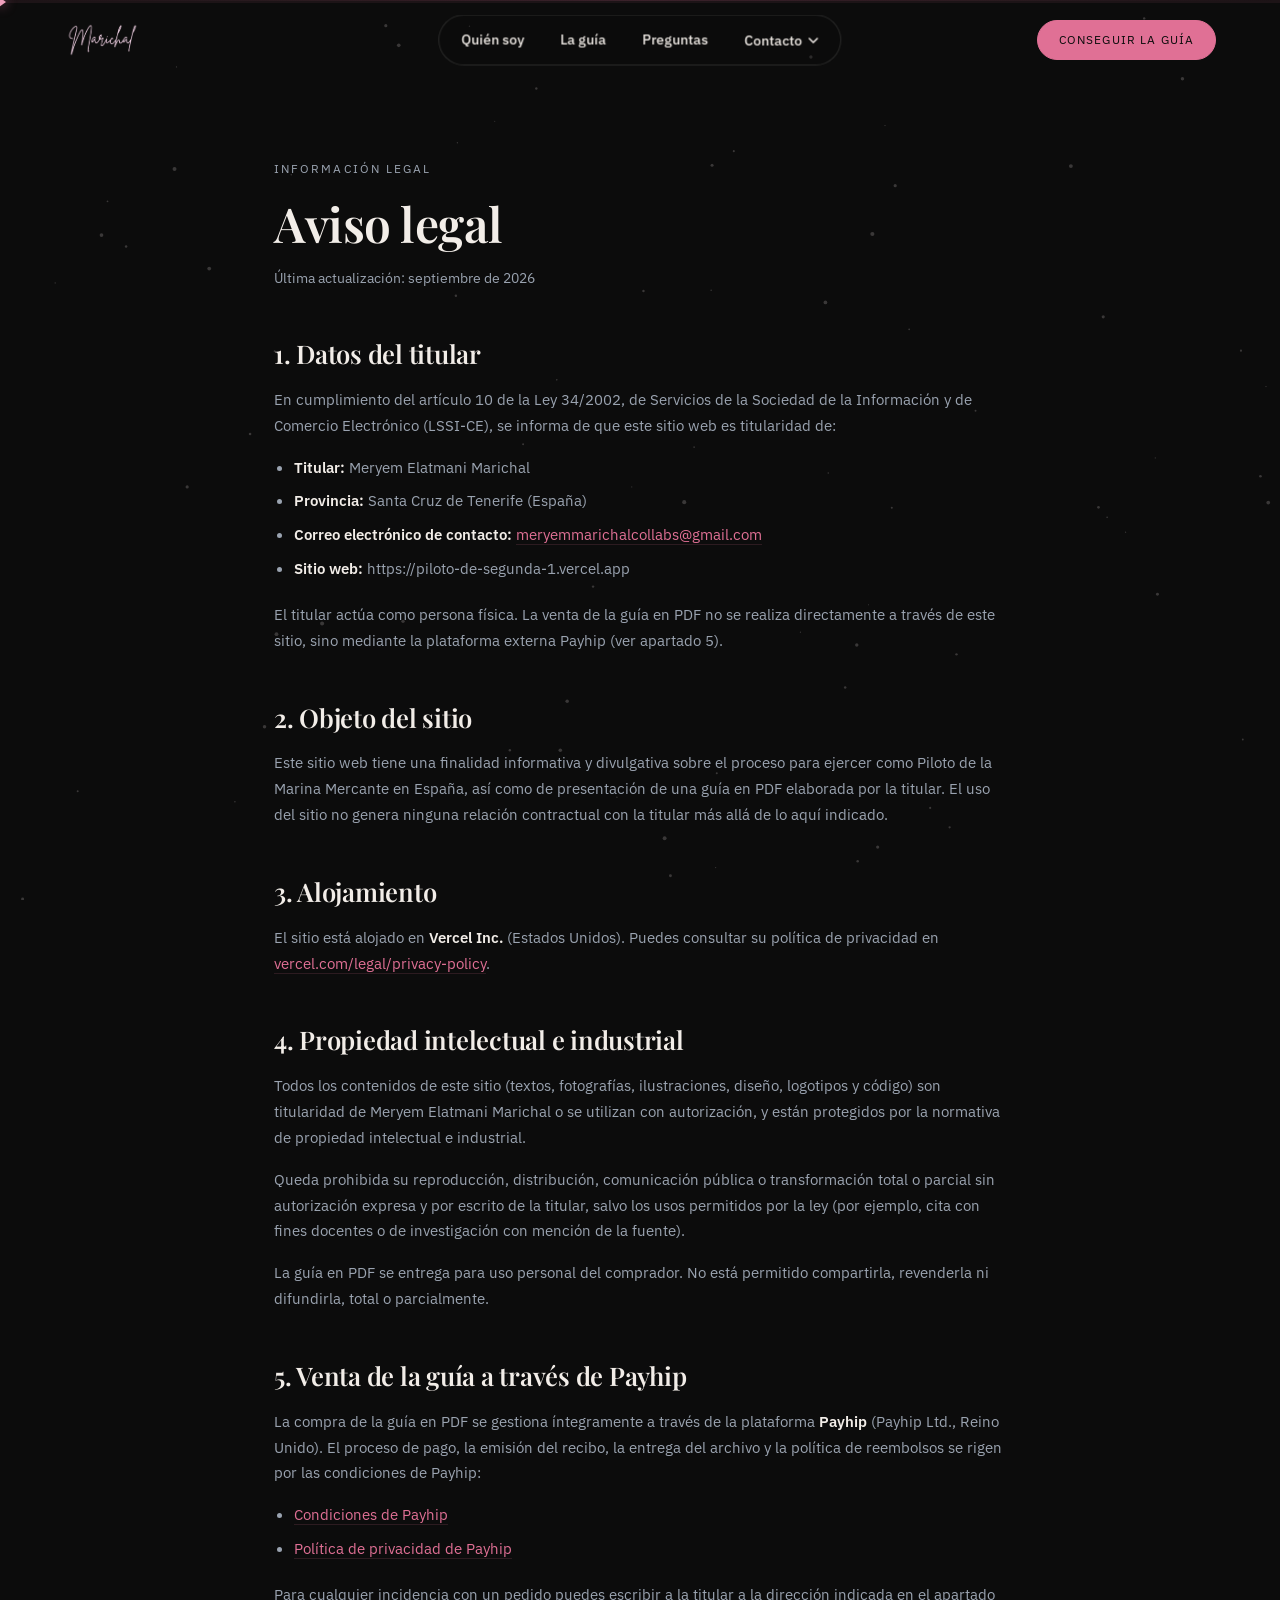
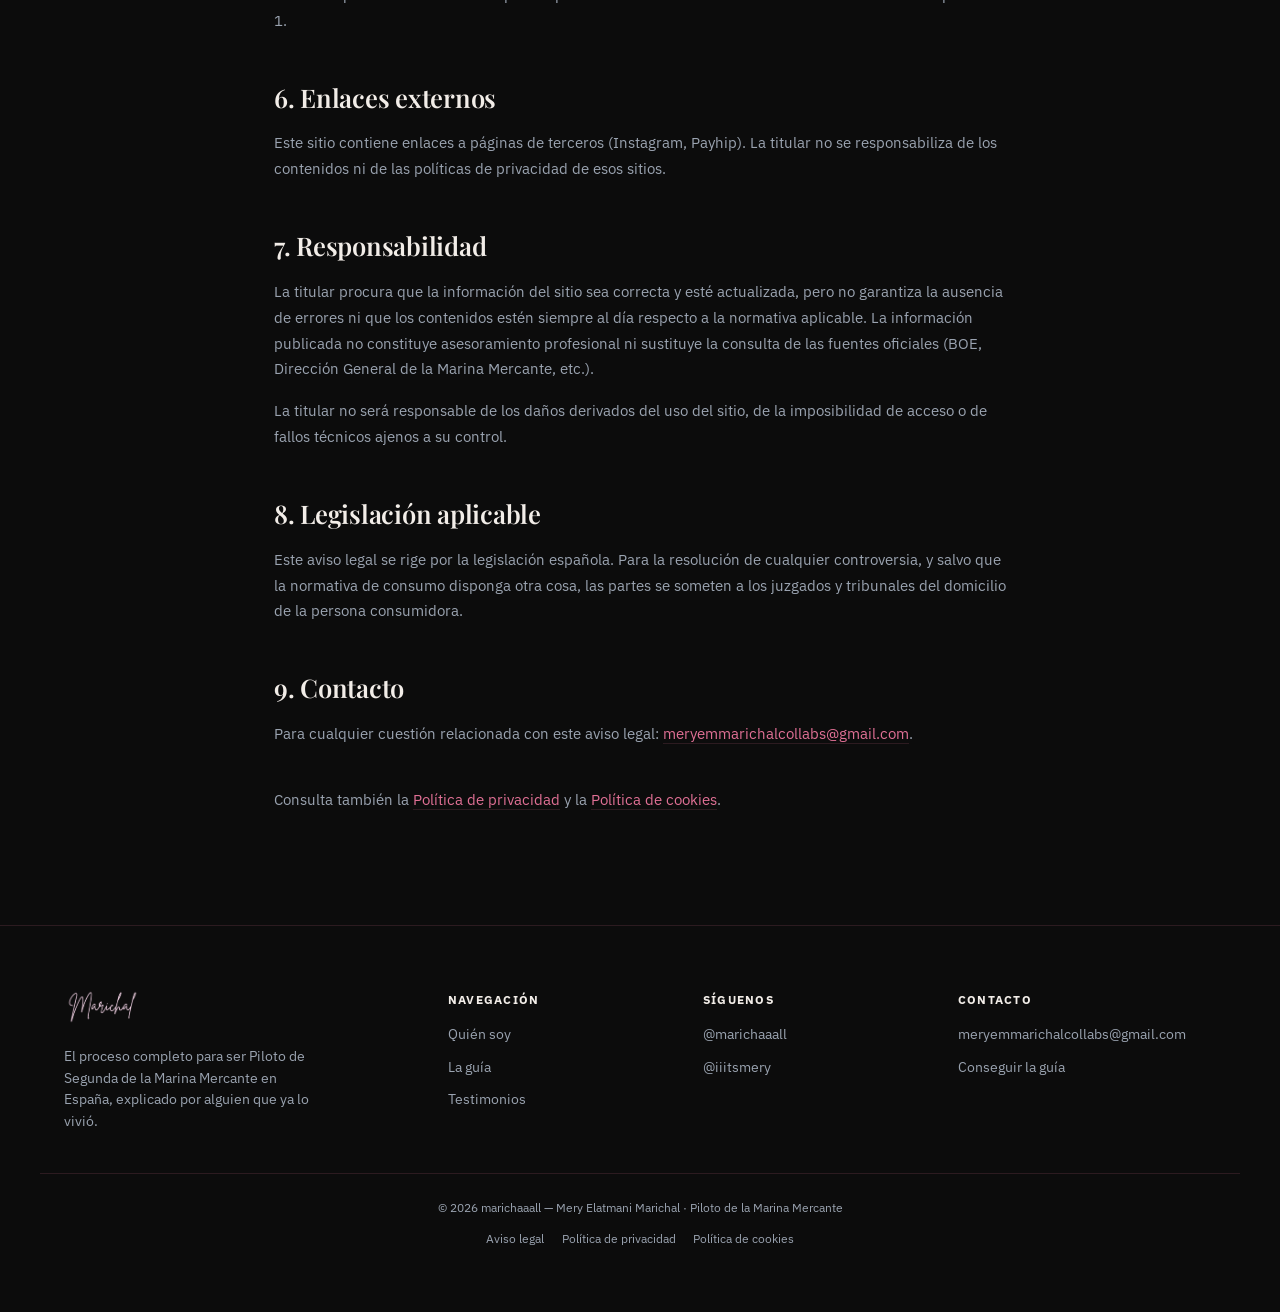
==== aviso-legal.html @ 5b23fd74 "Añade páginas legales, base del banner de cookies y SEO - Aviso legal, política de privacidad y polí" ====
<!DOCTYPE html>
<!-- Texto legal de base. Revísalo y ajústalo a tu situación real antes de publicarlo. -->
<html lang="es">
<head>
<meta charset="UTF-8">
<meta name="viewport" content="width=device-width, initial-scale=1.0">
<title>Aviso legal | marichaaall</title>
<meta name="description" content="Aviso legal e información del titular del sitio web marichaaall.">
<meta name="robots" content="noindex, follow">

<link rel="preconnect" href="https://fonts.googleapis.com">
<link rel="preconnect" href="https://fonts.gstatic.com" crossorigin>
<link href="https://fonts.googleapis.com/css2?family=IBM+Plex+Sans:ital,wght@0,400;0,500;0,600;0,700;1,500&family=Playfair+Display:ital,wght@0,500;0,600;0,700&display=swap" rel="stylesheet">
<link rel="stylesheet" href="style.css">
</head>
<body>

<canvas class="site-constellation" id="siteConstellation" aria-hidden="true"></canvas>

<nav>
  <div class="wrap">
    <a href="index.html" class="logo"><img src="marichal-logo.png" alt="Marichal" class="nav-logo-img"></a>
    <div class="nav-links">
      <a href="quien-soy.html" class="nav-link">Quién soy</a>
      <a href="la-guia.html" class="nav-link">La guía</a>
      <a href="index.html#preguntas" class="nav-link">Preguntas</a>
      <div class="nav-dropdown">
        <button class="nav-link nav-dropdown-btn">
          Contacto
          <svg class="dropdown-chevron" width="10" height="6" viewBox="0 0 10 6" fill="none" xmlns="http://www.w3.org/2000/svg">
            <path d="M1 1L5 5L9 1" stroke="currentColor" stroke-width="1.5" stroke-linecap="round" stroke-linejoin="round"/>
          </svg>
        </button>
        <div class="nav-dropdown-menu">
          <a href="https://instagram.com/iiitsmery" target="_blank" class="nav-dropdown-item">
            <span class="dropdown-icon">
              <svg width="18" height="18" viewBox="0 0 24 24" fill="none" xmlns="http://www.w3.org/2000/svg">
                <rect x="2" y="2" width="20" height="20" rx="6" stroke="currentColor" stroke-width="1.6"/>
                <circle cx="12" cy="12" r="4.2" stroke="currentColor" stroke-width="1.6"/>
                <circle cx="17.3" cy="6.7" r="1.1" fill="currentColor"/>
              </svg>
            </span>
            <span class="dropdown-text">
              <span class="dropdown-handle">@iiitsmery</span>
              <span class="dropdown-sub">Instagram</span>
            </span>
          </a>
          <a href="https://instagram.com/marichaaall" target="_blank" class="nav-dropdown-item">
            <span class="dropdown-icon">
              <svg width="18" height="18" viewBox="0 0 24 24" fill="none" xmlns="http://www.w3.org/2000/svg">
                <rect x="2" y="2" width="20" height="20" rx="6" stroke="currentColor" stroke-width="1.6"/>
                <circle cx="12" cy="12" r="4.2" stroke="currentColor" stroke-width="1.6"/>
                <circle cx="17.3" cy="6.7" r="1.1" fill="currentColor"/>
              </svg>
            </span>
            <span class="dropdown-text">
              <span class="dropdown-handle">@marichaaall</span>
              <span class="dropdown-sub">Instagram</span>
            </span>
          </a>
        </div>
      </div>
    </div>
    <a href="https://payhip.com/b/OFoZs" class="nav-cta">Conseguir la guía</a>
  </div>
</nav>

<main class="legal-page">
  <div class="eyebrow">
    <span class="eyebrow-line"></span>
    <span class="mono-label">Información legal</span>
  </div>
  <h1>Aviso legal</h1>
  <p class="legal-updated">Última actualización: septiembre de 2026</p>

  <h2>1. Datos del titular</h2>
  <p>En cumplimiento del artículo 10 de la Ley 34/2002, de Servicios de la Sociedad de la
  Información y de Comercio Electrónico (LSSI-CE), se informa de que este sitio web es
  titularidad de:</p>
  <ul>
    <li><strong>Titular:</strong> Meryem Elatmani Marichal</li>
    <li><strong>Provincia:</strong> Santa Cruz de Tenerife (España)</li>
    <li><strong>Correo electrónico de contacto:</strong>
      <a href="mailto:meryemmarichalcollabs@gmail.com">meryemmarichalcollabs@gmail.com</a></li>
    <li><strong>Sitio web:</strong> https://piloto-de-segunda-1.vercel.app</li>
  </ul>
  <p>El titular actúa como persona física. La venta de la guía en PDF no se realiza
  directamente a través de este sitio, sino mediante la plataforma externa Payhip
  (ver apartado 5).</p>

  <h2>2. Objeto del sitio</h2>
  <p>Este sitio web tiene una finalidad informativa y divulgativa sobre el proceso para
  ejercer como Piloto de la Marina Mercante en España, así como de presentación de una
  guía en PDF elaborada por la titular. El uso del sitio no genera ninguna relación
  contractual con la titular más allá de lo aquí indicado.</p>

  <h2>3. Alojamiento</h2>
  <p>El sitio está alojado en <strong>Vercel Inc.</strong> (Estados Unidos). Puedes consultar
  su política de privacidad en
  <a href="https://vercel.com/legal/privacy-policy" target="_blank" rel="noopener">vercel.com/legal/privacy-policy</a>.</p>

  <h2>4. Propiedad intelectual e industrial</h2>
  <p>Todos los contenidos de este sitio (textos, fotografías, ilustraciones, diseño,
  logotipos y código) son titularidad de Meryem Elatmani Marichal o se utilizan con
  autorización, y están protegidos por la normativa de propiedad intelectual e industrial.</p>
  <p>Queda prohibida su reproducción, distribución, comunicación pública o transformación
  total o parcial sin autorización expresa y por escrito de la titular, salvo los usos
  permitidos por la ley (por ejemplo, cita con fines docentes o de investigación con
  mención de la fuente).</p>
  <p>La guía en PDF se entrega para uso personal del comprador. No está permitido
  compartirla, revenderla ni difundirla, total o parcialmente.</p>

  <h2>5. Venta de la guía a través de Payhip</h2>
  <p>La compra de la guía en PDF se gestiona íntegramente a través de la plataforma
  <strong>Payhip</strong> (Payhip Ltd., Reino Unido). El proceso de pago, la emisión del
  recibo, la entrega del archivo y la política de reembolsos se rigen por las condiciones
  de Payhip:</p>
  <ul>
    <li><a href="https://payhip.com/terms" target="_blank" rel="noopener">Condiciones de Payhip</a></li>
    <li><a href="https://payhip.com/privacy" target="_blank" rel="noopener">Política de privacidad de Payhip</a></li>
  </ul>
  <p>Para cualquier incidencia con un pedido puedes escribir a la titular a la dirección
  indicada en el apartado 1.</p>

  <h2>6. Enlaces externos</h2>
  <p>Este sitio contiene enlaces a páginas de terceros (Instagram, Payhip). La titular no
  se responsabiliza de los contenidos ni de las políticas de privacidad de esos sitios.</p>

  <h2>7. Responsabilidad</h2>
  <p>La titular procura que la información del sitio sea correcta y esté actualizada, pero
  no garantiza la ausencia de errores ni que los contenidos estén siempre al día respecto
  a la normativa aplicable. La información publicada no constituye asesoramiento
  profesional ni sustituye la consulta de las fuentes oficiales (BOE, Dirección General de
  la Marina Mercante, etc.).</p>
  <p>La titular no será responsable de los daños derivados del uso del sitio, de la
  imposibilidad de acceso o de fallos técnicos ajenos a su control.</p>

  <h2>8. Legislación aplicable</h2>
  <p>Este aviso legal se rige por la legislación española. Para la resolución de cualquier
  controversia, y salvo que la normativa de consumo disponga otra cosa, las partes se
  someten a los juzgados y tribunales del domicilio de la persona consumidora.</p>

  <h2>9. Contacto</h2>
  <p>Para cualquier cuestión relacionada con este aviso legal:
  <a href="mailto:meryemmarichalcollabs@gmail.com">meryemmarichalcollabs@gmail.com</a>.</p>

  <p style="margin-top:2.5rem;">
    Consulta también la <a href="politica-privacidad.html">Política de privacidad</a> y la
    <a href="politica-cookies.html">Política de cookies</a>.
  </p>
</main>

<footer class="site-footer">
  <div class="top-line"></div>
  <div class="wrap footer-grid">
    <div class="footer-brand">
      <a href="index.html" class="logo"><img src="marichal-logo.png" alt="Marichal" class="nav-logo-img"></a>
      <p>El proceso completo para ser Piloto de Segunda de la Marina Mercante en España, explicado por alguien que ya lo vivió.</p>
    </div>
    <div class="footer-col">
      <h4>Navegación</h4>
      <a href="quien-soy.html">Quién soy</a>
      <a href="index.html#guia">La guía</a>
      <a href="index.html#testimonios">Testimonios</a>
    </div>
    <div class="footer-col">
      <h4>Síguenos</h4>
      <a href="https://instagram.com/marichaaall" target="_blank">@marichaaall</a>
      <a href="https://instagram.com/iiitsmery" target="_blank">@iiitsmery</a>
    </div>
    <div class="footer-col footer-contact">
      <h4>Contacto</h4>
      <a href="mailto:meryemmarichalcollabs@gmail.com">meryemmarichalcollabs@gmail.com</a>
      <a href="https://payhip.com/b/OFoZs" target="_blank">Conseguir la guía</a>
    </div>
  </div>
  <div class="wrap footer-bottom">
    <p>© 2026 marichaaall — Mery Elatmani Marichal · Piloto de la Marina Mercante</p>
    <p class="footer-legal">
      <a href="aviso-legal.html">Aviso legal</a>
      <a href="politica-privacidad.html">Política de privacidad</a>
      <a href="politica-cookies.html">Política de cookies</a>
      <button type="button" class="footer-legal-btn" onclick="openCookieSettings()">Configurar cookies</button>
    </p>
  </div>
</footer>

<script>
  document.querySelectorAll('.nav-dropdown-btn').forEach(btn => {
    btn.addEventListener('click', (e) => {
      e.stopPropagation();
      btn.closest('.nav-dropdown').classList.toggle('open');
    });
  });
  document.addEventListener('click', () => {
    document.querySelectorAll('.nav-dropdown.open').forEach(el => el.classList.remove('open'));
  });
</script>

<script src="animations.js"></script>
<script src="cookie-consent.js"></script>

</body>
</html>
---- style.css ----
:root {
    --deep: #0c0c0c;
    --deep-2: #131313;
    --secondary: #1a1a1a;
    --blush: #e07095;
    --blush-glow: #f0a0bc;
    --foreground: #f2ede8;
    --mist: #9aa3b0;
    --border-blush: rgba(224, 112, 149, 0.15);
  }

  * { margin: 0; padding: 0; box-sizing: border-box; }

  html { scroll-behavior: smooth; }

  /* ---------- TRANSICIONES DE PÁGINA (fundido entre index/quien-soy/la-guia/contacto) ---------- */
  @view-transition {
    navigation: auto;
  }
  ::view-transition-old(root),
  ::view-transition-new(root) {
    animation-duration: 0.5s;
    animation-timing-function: cubic-bezier(0.16, 1, 0.3, 1);
  }
  @media (prefers-reduced-motion: reduce) {
    @view-transition { navigation: none; }
  }

  body {
    background: var(--deep);
    color: var(--foreground);
    font-family: 'IBM Plex Sans', sans-serif;
    line-height: 1.5;
    overflow-x: hidden;
  }
  body.page-quien-soy { background: #000000; }

  /* ---------- CONSTELACIÓN DE FONDO (toda la página, casi invisible,
     se ilumina cerca del cursor) ---------- */
  .site-constellation {
    pointer-events: none;
    position: fixed;
    inset: 0;
    z-index: -1;
    width: 100%;
    height: 100%;
    opacity: 0.7;
  }
  @media (prefers-reduced-motion: reduce) {
    .site-constellation { display: none; }
  }

  h1, h2, h3 {
    font-family: 'Playfair Display', serif;
    font-weight: 600;
    letter-spacing: -0.01em;
  }

  .mono-label {
    font-family: 'IBM Plex Sans', sans-serif;
    font-size: 0.72rem;
    text-transform: uppercase;
    letter-spacing: 0.18em;
    color: var(--mist);
  }

  .wrap {
    max-width: 1200px;
    margin: 0 auto;
    padding: 0 1.5rem;
  }

  /* ---------- NAVBAR (pÃƒÂ­ldora flotante) ---------- */
  nav {
    position: fixed;
    top: 1.25rem; left: 0; right: 0;
    z-index: 100;
    display: flex;
    justify-content: center;
    padding: 0 1.5rem;
    transition: transform 0.35s cubic-bezier(0.22, 1, 0.36, 1), opacity 0.35s ease;
  }
  nav.nav-hidden {
    transform: translateY(-140%);
    opacity: 0;
  }
  nav .wrap {
    position: relative;
    display: flex;
    justify-content: space-between;
    align-items: center;
    max-width: 1200px;
    width: 100%;
}
  .logo {
    display: inline-flex;
    align-items: center;
    text-decoration: none;
}
.nav-logo-img {
    height: 34px;
    width: auto;
    display: block;
}
  .logo span { color: var(--blush); }
  .nav-cta {
    font-family: 'IBM Plex Sans', sans-serif;
    font-size: 0.72rem;
    text-transform: uppercase;
    letter-spacing: 0.1em;
    color: var(--deep);
    background: var(--blush);
    border: 1px solid var(--blush);
    border-radius: 999px;
    padding: 0.65rem 1.3rem;
    text-decoration: none;
    transition: all 0.3s ease;
    white-space: nowrap;
    display: inline-flex;
    align-items: center;
}
  .nav-cta:hover {
    background: transparent;
    color: var(--blush);
    letter-spacing: 0.14em;
  }
  .nav-links {
  position: absolute;
  left: 50%;
  top: 50%;
  transform: translate(-50%, -50%);
  display: flex;
  align-items: center;
  gap: 0.25rem;
  background: rgba(12, 12, 12, 0.3);
  backdrop-filter: blur(24px);
  -webkit-backdrop-filter: blur(24px);
  border: 1px solid rgba(242, 237, 232, 0.14);
  border-radius: 999px;
  padding: 0.375rem;
}
.nav-link {
  font-family: 'IBM Plex Sans', sans-serif;
  font-size: 0.875rem;
  font-weight: 500;
  color: var(--foreground);
  text-decoration: none;
  transition: all 0.2s ease;
  white-space: nowrap;
  padding: 0.5rem 1rem;
  border-radius: 999px;
  display: inline-flex;
  align-items: center;
}
.nav-link:hover {
  background: rgba(242, 237, 232, 0.08);
  color: var(--foreground);
}

  /* ---------- HERO ---------- */
  .hero {
    position: relative;
    min-height: 100vh;
    display: flex;
    align-items: center;
    overflow: hidden;
    background:
      radial-gradient(ellipse 80% 60% at 20% 20%, rgba(224,112,149,0.10), transparent),
      linear-gradient(180deg, var(--deep) 0%, var(--deep-2) 100%);
  }
  .hero-video {
    position: absolute;
    inset: 0;
    width: 100%;
    height: 100%;
    object-fit: cover;
    z-index: 0;
  }
  .hero-overlay {
    position: absolute;
    inset: 0;
    background: linear-gradient(180deg, rgba(12,12,12,0.55) 0%, rgba(12,12,12,0.75) 100%);
    z-index: 1;
  }
  .hero-grid {
    position: absolute;
    inset: 0;
    opacity: 0.04;
    background-image:
      linear-gradient(to right, var(--blush) 1px, transparent 1px),
      linear-gradient(to bottom, var(--blush) 1px, transparent 1px);
    background-size: 90px 90px;
    pointer-events: none;
    z-index: 1;
  }
  .hero-content {
    position: relative;
    z-index: 2;
    max-width: 720px;
    padding-top: 5rem;
    opacity: 0;
    animation: rise 1s ease forwards 0.15s;
  }
  .hero-logo-wrap {
  position: relative;
  z-index: 2;
  display: flex;
  align-items: center;
  justify-content: center;
  width: 100%;
}
.hero-logo {
  width: min(420px, 55vw);
  height: auto;
  filter: drop-shadow(0 4px 24px rgba(0,0,0,0.45));
}
  @keyframes rise {
    from { opacity: 0; transform: translateY(24px); }
    to { opacity: 1; transform: translateY(0); }
  }
  .eyebrow {
    display: flex;
    align-items: center;
    gap: 0.75rem;
    margin-bottom: 1.5rem;
  }
  .eyebrow-line { display: none; }
  .hero h1 {
    font-size: clamp(2.4rem, 5.5vw, 4.2rem);
    font-weight: 600;
    line-height: 1.08;
    color: var(--foreground);
  }
  .hero h1 em {
    font-style: italic;
    color: var(--blush);
    text-shadow: 0 0 40px rgba(224,112,149,0.35);
  }
  .hero p.lead {
    margin-top: 1.75rem;
    font-size: 1.15rem;
    color: var(--mist);
    max-width: 540px;
    line-height: 1.65;
  }
  .hero-actions {
    margin-top: 2.5rem;
    display: flex;
    flex-wrap: wrap;
    align-items: center;
    gap: 1.5rem;
  }
  .btn-bracket {
    position: relative;
    display: inline-block;
    font-family: 'IBM Plex Sans', sans-serif;
    font-size: 0.8rem;
    text-transform: uppercase;
    letter-spacing: 0.1em;
    color: var(--deep);
    background: var(--blush);
    padding: 1rem 2rem;
    text-decoration: none;
    transition: all 0.3s ease;
    border: 1px solid var(--blush);
  }
  .btn-bracket:hover {
    background: transparent;
    color: var(--blush);
    letter-spacing: 0.14em;
  }
  .link-ghost {
    font-family: 'IBM Plex Sans', sans-serif;
    font-size: 0.75rem;
    text-transform: uppercase;
    letter-spacing: 0.12em;
    color: var(--mist);
    text-decoration: none;
    display: flex;
    align-items: center;
    gap: 0.5rem;
    transition: color 0.3s ease;
  }
  .link-ghost:hover { color: var(--blush); }

  .hero-stats {
    margin-top: 4rem;
    display: flex;
    gap: 2rem;
    flex-wrap: wrap;
  }
  .stat { text-align: left; }
  .stat b {
    display: block;
    font-family: 'IBM Plex Sans', sans-serif;
    font-size: 1.7rem;
    font-weight: 600;
    color: var(--blush);
  }
  .stat span { display: block; margin-top: 0.3rem; }
  .stat-divider { width: 1px; background: var(--border-blush); }

  /* ---------- SECTION GENERIC ---------- */
  section { position: relative; padding: 6rem 0; }
  .section-alt { background: var(--secondary); }
  .top-line {
    position: absolute; top: 0; left: 0; right: 0;
    height: 1px;
    background: linear-gradient(to right, transparent, var(--border-blush), transparent);
    transform: scaleX(0);
    transition: transform 1.4s cubic-bezier(0.16, 1, 0.3, 1);
  }
  .top-line.is-visible { transform: scaleX(1); }
  @media (prefers-reduced-motion: reduce) {
    .top-line { transform: scaleX(1); transition: none; }
  }
  .section-head { max-width: 620px; }
  .section-head h2 {
    margin-top: 1rem;
    font-size: clamp(1.9rem, 3.6vw, 2.9rem);
    font-weight: 600;
    color: var(--foreground);
    line-height: 1.15;
  }
  .section-head p {
    margin-top: 1.25rem;
    color: var(--mist);
    font-size: 1.05rem;
    line-height: 1.65;
  }

  /* ---------- PAIN GRID ---------- */
  .pain-grid {
    margin-top: 3.5rem;
    display: grid;
    grid-template-columns: repeat(auto-fit, minmax(230px, 1fr));
    gap: 1px;
    background: var(--border-blush);
  }
  .pain-card {
    background: var(--deep);
    padding: 2rem;
    transition: background 0.3s ease;
  }
  .pain-card:hover { background: var(--secondary); }
  .pain-card .num { font-family: 'IBM Plex Sans', sans-serif; font-size: 0.72rem; color: var(--mist); }
  .pain-icon {
    width: 30px; height: 30px;
    margin-top: 1rem;
    color: var(--blush);
  }
  .pain-card h3 {
    margin-top: 1.2rem;
    font-size: 1.1rem;
    font-weight: 600;
    color: var(--foreground);
    transition: color 0.25s ease;
  }
  .pain-card:hover h3 { color: var(--blush); }
  .pain-card p {
    margin-top: 0.7rem;
    font-size: 0.9rem;
    color: var(--mist);
    line-height: 1.6;
  }

  /* ---------- MODULES ---------- */
  .modules-grid {
    margin-top: 3.5rem;
    display: grid;
    grid-template-columns: repeat(auto-fit, minmax(280px, 1fr));
    gap: 1.25rem;
  }
  .module-card {
    border: 1px solid var(--border-blush);
    background: var(--deep);
    padding: 1.75rem;
    transition: all 0.35s ease;
  }
  .module-card:hover {
    border-color: rgba(224,112,149,0.5);
    transform: translateY(-4px);
  }
  .module-card .num { color: var(--blush); }
  .module-card h3 { margin-top: 0.7rem; font-size: 1.15rem; font-weight: 600; }
  .module-card ul { margin-top: 1.1rem; list-style: none; }
  .module-card li {
    display: flex; gap: 0.6rem;
    font-size: 0.87rem;
    color: var(--mist);
    padding: 0.35rem 0;
    line-height: 1.5;
  }
  .module-card li::before {
    content: '\2713';
    color: var(--blush);
    flex-shrink: 0;
    font-size: 0.8rem;
    margin-top: 0.15rem;
  }

  .bonus-strip {
    margin-top: 3rem;
    border: 1px dashed var(--border-blush);
    padding: 1.5rem 1.75rem;
    display: flex;
    align-items: center;
    gap: 1rem;
    flex-wrap: wrap;
    justify-content: space-between;
  }
  .bonus-strip p { color: var(--mist); font-size: 0.95rem; }
  .bonus-strip b { color: var(--foreground); }
  .bonus-tag {
    font-family: 'IBM Plex Sans', sans-serif;
    font-size: 0.68rem;
    text-transform: uppercase;
    letter-spacing: 0.12em;
    color: var(--blush);
    border: 1px solid var(--border-blush);
    padding: 0.4rem 0.8rem;
    flex-shrink: 0;
  }

  .modules-footer {
    margin-top: 3.5rem;
    display: flex;
    flex-direction: column;
    align-items: center;
    text-align: center;
    gap: 1.5rem;
  }
  .modules-footer p { max-width: 480px; color: var(--mist); }

  /* ---------- TESTIMONIALS PLACEHOLDER ---------- */
  .testi-empty {
    margin-top: 3.5rem;
    border: 1px solid var(--border-blush);
    padding: 3.5rem 2rem;
    text-align: center;
    max-width: 620px;
  }
  .testi-empty .stars { color: var(--border-blush); font-size: 1.3rem; letter-spacing: 0.3rem; }
  .testi-empty p {
    margin-top: 1.2rem;
    color: var(--mist);
    font-size: 1rem;
    line-height: 1.6;
  }

  /* ---------- COMING SOON ---------- */
  .coming-box {
    border: 1px solid var(--border-blush);
    background: rgba(224,112,149,0.04);
    padding: 3.5rem 2rem;
    max-width: 680px;
    margin: 0 auto;
    text-align: center;
    position: relative;
  }
  .coming-box .badge {
    display: inline-flex;
    align-items: center;
    gap: 0.5rem;
    color: var(--blush);
  }
  .coming-box h2 {
    margin-top: 1.2rem;
    font-size: clamp(1.7rem, 3.2vw, 2.3rem);
    font-weight: 600;
  }
  .coming-box p.desc {
    margin-top: 1.2rem;
    color: var(--mist);
    max-width: 460px;
    margin-left: auto;
    margin-right: auto;
    line-height: 1.6;
  }
  .coming-tags {
    margin-top: 1.75rem;
    display: flex;
    justify-content: center;
    gap: 1rem;
    flex-wrap: wrap;
    font-size: 0.85rem;
    color: var(--mist);
  }
  .coming-tags span { display: flex; align-items: center; gap: 0.4rem; }
  .dot { width: 4px; height: 4px; border-radius: 50%; background: var(--border-blush); }

  /* ---------- FAQ ---------- */
  .faq-wrap { max-width: 680px; margin: 0 auto; }
  .faq-item {
    position: relative;
    border-bottom: 1px solid var(--border-blush);
    /* entrada al hacer scroll (el JS pone .faq-in en el contenedor) */
    opacity: 0;
    transform: translateY(16px);
    transition: background 0.3s ease,
                opacity 0.6s cubic-bezier(0.16, 1, 0.3, 1),
                transform 0.6s cubic-bezier(0.16, 1, 0.3, 1);
  }
  .faq-wrap.faq-in .faq-item { opacity: 1; transform: translateY(0); }
  .faq-wrap.faq-in .faq-item:nth-child(1) { transition-delay: 0s, 0s, 0s; }
  .faq-wrap.faq-in .faq-item:nth-child(2) { transition-delay: 0s, 0.07s, 0.07s; }
  .faq-wrap.faq-in .faq-item:nth-child(3) { transition-delay: 0s, 0.14s, 0.14s; }
  .faq-wrap.faq-in .faq-item:nth-child(4) { transition-delay: 0s, 0.21s, 0.21s; }
  .faq-wrap.faq-in .faq-item:nth-child(5) { transition-delay: 0s, 0.28s, 0.28s; }
  .faq-wrap.faq-in .faq-item:nth-child(6) { transition-delay: 0s, 0.35s, 0.35s; }
  .faq-item:first-child { border-top: 1px solid var(--border-blush); }
  .faq-item.open { background: rgba(224, 112, 149, 0.04); }
  /* barrita de acento que crece a la izquierda al abrir */
  .faq-item::before {
    content: '';
    position: absolute;
    left: 0;
    top: 0.95rem;
    bottom: 0.95rem;
    width: 2px;
    background: var(--blush);
    transform: scaleY(0);
    transform-origin: top;
    transition: transform 0.45s cubic-bezier(0.16, 1, 0.3, 1);
  }
  .faq-item.open::before { transform: scaleY(1); }
  .faq-q {
    position: relative;
    width: 100%;
    background: none; border: none;
    display: flex; justify-content: space-between; align-items: center;
    gap: 1.5rem;
    padding: 1.4rem 1rem 1.4rem 0;
    text-align: left;
    cursor: pointer;
    color: var(--foreground);
    font-family: 'IBM Plex Sans', sans-serif;
    font-size: 1.05rem;
    font-weight: 500;
    transition: color 0.3s ease, padding-left 0.3s ease;
  }
  .faq-q:hover { color: var(--blush); }
  .faq-item.open .faq-q { padding-left: 0.75rem; }
  .faq-icon {
    color: var(--blush);
    font-size: 1.2rem;
    flex-shrink: 0;
    display: inline-block;
    transition: transform 0.4s cubic-bezier(0.34, 1.56, 0.64, 1);
  }
  .faq-item:not(.open) .faq-q:hover .faq-icon { transform: rotate(90deg); }
  .faq-item.open .faq-icon { transform: rotate(135deg); }
  .faq-a {
    max-height: 0;
    overflow: hidden;
    transition: max-height 0.45s cubic-bezier(0.16, 1, 0.3, 1);
  }
  .faq-a > p {
    padding-bottom: 1.4rem;
    color: var(--mist);
    line-height: 1.65;
    font-size: 0.95rem;
    opacity: 0;
    transform: translateY(-6px);
    transition: opacity 0.3s ease, transform 0.3s ease;
  }
  .faq-item.open .faq-a { max-height: 600px; }
  .faq-item.open .faq-a > p {
    opacity: 1;
    transform: translateY(0);
    transition-delay: 0.1s;
  }
  @media (prefers-reduced-motion: reduce) {
    .faq-a, .faq-a > p, .faq-icon, .faq-item, .faq-item::before { transition: none; }
    .faq-item { opacity: 1; transform: none; }
  }

  /* ---------- FINAL CTA ---------- */
  .final-cta { position: relative; text-align: center; }
  .final-cta .wrap { position: relative; z-index: 1; max-width: 680px; }
  .final-cta h2 {
    margin-top: 0.75rem;
    font-size: clamp(2.2rem, 4.4vw, 3.3rem);
    font-weight: 600;
    line-height: 1.15;
  }
  .final-cta p.lead {
    margin-top: 1.5rem;
    color: var(--mist);
    font-size: 1.05rem;
    line-height: 1.65;
  }
  .final-cta .btn-bracket { margin-top: 2.2rem; padding: 1.1rem 2.4rem; }
  .final-cta .fine {
    margin-top: 1.75rem;
    color: rgba(224,112,149,0.5);
  }

  footer {
    padding: 2.5rem 0;
    border-top: 1px solid var(--border-blush);
    text-align: center;
  }
  footer p { color: var(--mist); font-size: 0.82rem; }

  @media (max-width: 640px) {
    .hero-stats { gap: 1.25rem; }
    section { padding: 4.5rem 0; }
  }
/* ---------- QUIEN SOY ---------- */
.bio-section { padding: 8rem 0; }
.bio-grid {
  display: grid;
  grid-template-columns: 5.6fr 4.4fr;
  gap: 4rem;
  align-items: center;
}
.bio-content .eyebrow { margin-bottom: 1.5rem; }
.bio-content h2 {
  font-size: 1.6rem;
  font-weight: 600;
  line-height: 1.15;
  color: var(--foreground);
}
.bio-content h2 em {
  font-style: italic;
  color: var(--blush);
  text-shadow: 0 0 40px rgba(224,112,149,0.35);
}
.bio-content p {
  margin-top: 1.75rem;
  color: var(--mist);
  font-size: 1.05rem;
  line-height: 1.7;
  max-width: 480px;
}
.bio-img {
  position: relative;
  aspect-ratio: 5/4;
  overflow: hidden;
  border: 1px solid var(--border-blush);
  border-radius: 24px;
}
.bio-img img {
  width: 100%;
  height: 100%;
  object-fit: cover;
}
#quien-soy .bio-img {
  aspect-ratio: 1/1;
  border-radius: 0;
}
.scroll-hint {
  margin-top: 3.5rem;
  display: flex;
  flex-direction: column;
  align-items: center;
  gap: 0.75rem;
  color: var(--mist);
}
@media (max-width: 900px) {
  .bio-grid { grid-template-columns: 1fr; gap: 2.5rem; }
  .bio-img { order: -1; aspect-ratio: 4/3; }
}

/* ---------- CONTACTO ---------- */
.contact-grid {
  margin-top: 3rem;
  display: grid;
  grid-template-columns: repeat(auto-fit, minmax(260px, 1fr));
  gap: 1.25rem;
  max-width: 680px;
}
.contact-card {
  display: flex;
  align-items: center;
  justify-content: space-between;
  border: 1px solid var(--border-blush);
  padding: 1.5rem 1.75rem;
  text-decoration: none;
  transition: all 0.3s ease;
}
.contact-card:hover { border-color: var(--blush); background: rgba(224,112,149,0.05); }
.contact-card .handle { color: var(--foreground); font-weight: 600; }
.contact-card .platform { color: var(--mist); font-size: 0.85rem; margin-top: 0.25rem; }
.contact-card .arrow { color: var(--blush); font-size: 1.2rem; }
.philosophy-section {
  padding: 6rem 0;
}

.philosophy-grid {
  display: grid;
  grid-template-columns: repeat(3, 1fr);
  gap: 1rem;
  margin-top: 3rem;
}

.philosophy-card {
  background: rgba(255,255,255,0.03);
  border: 1px solid rgba(255,255,255,0.08);
  border-radius: 24px;
  padding: 1.5rem;
}

.philosophy-card h3 {
  font-size: 0.875rem;
  font-weight: 700;
  color: var(--blush);
  margin-bottom: 0.5rem;
}

.philosophy-card p {
  font-size: 0.875rem;
  line-height: 1.625;
  opacity: 0.85;
}

.philosophy-closing {
  max-width: 48rem;
  margin: 1.5rem auto 0;
  background: rgba(255,255,255,0.03);
  border: 1px solid rgba(255,255,255,0.08);
  border-radius: 16px;
  padding: 2rem;
  text-align: center;
}

.philosophy-closing h3 {
  font-size: 1.5rem;
  font-weight: 700;
  color: var(--blush);
  margin: 0.75rem 0 1rem;
}

.philosophy-closing p {
  font-size: 1rem;
  line-height: 1.625;
  opacity: 0.85;
}

@media (max-width: 768px) {
  .philosophy-grid {
    grid-template-columns: 1fr;
  }
}
.bio-img-placeholder {
  background: #000;
  min-height: 400px;
}

.photo-bg-wrap {
  position: relative;
  background-image: url('fondo-quien-soy.png');
  background-size: cover;
  background-position: center;
  background-attachment: fixed;
}
.photo-bg-wrap::before {
  content: '';
  position: absolute;
  inset: 0;
  background: rgba(0,0,0,0.78);
  pointer-events: none;
}
.photo-bg-wrap > section {
  position: relative;
  z-index: 1;
}
@media (max-width: 900px) {
  .photo-bg-wrap { background-attachment: scroll; }
}

.bio-grid-reverse .bio-content {
  order: 2;
}

.bio-grid-reverse .bio-img {
  order: 1;
}

/* ---------- QUIÉN SOY: micro-animaciones al hacer scroll ---------- */
/* las fotos se revelan con un barrido de abajo a arriba + zoom lento */
.page-quien-soy .bio-img.reveal {
  transform: none;
  clip-path: inset(0 0 100% 0);
  transition: clip-path 1.05s cubic-bezier(0.16, 1, 0.3, 1),
              opacity 0.8s ease;
}
.page-quien-soy .bio-img.reveal.is-visible {
  transform: none;
  clip-path: inset(0 0 0 0);
}

/* las tarjetas de "Lo que me mueve" entran con un pequeño empujón + escala */
.page-quien-soy .philosophy-card.reveal { transform: translateY(44px) scale(0.965); }
.page-quien-soy .philosophy-card.reveal.is-visible { transform: translateY(0) scale(1); }
.page-quien-soy .philosophy-card {
  transition: transform 0.5s cubic-bezier(0.16, 1, 0.3, 1),
              border-color 0.3s ease, background-color 0.3s ease;
}
.page-quien-soy .philosophy-card:hover {
  transform: translateY(-4px);
  border-color: var(--border-blush);
  background: rgba(224,112,149,0.06);
}

@media (prefers-reduced-motion: reduce) {
  .page-quien-soy .bio-img.reveal { clip-path: none; }
}
.nav-dropdown {
  position: relative;
}
.nav-dropdown-btn {
  background: none;
  border: none;
  font-family: 'IBM Plex Sans', sans-serif;
  cursor: pointer;
  display: flex;
  align-items: center;
  gap: 0.4rem;
}
.dropdown-chevron {
  transition: transform 0.3s ease;
}
.nav-dropdown.open .dropdown-chevron {
  transform: rotate(180deg);
}
.nav-dropdown-menu {
  position: absolute;
  top: calc(100% + 0.75rem);
  right: 0;
  min-width: 200px;
  background: rgba(12, 12, 12, 0.55);
  backdrop-filter: blur(40px);
  -webkit-backdrop-filter: blur(40px);
  border: 1px solid rgba(242, 237, 232, 0.14);
  border-radius: 16px;
  padding: 0.375rem;
  display: none;
  flex-direction: column;
  gap: 0.4rem;
  box-shadow: 0 20px 50px -12px rgba(0, 0, 0, 0.55);
}
.nav-dropdown.open .nav-dropdown-menu {
  display: flex;
}
.nav-dropdown-item {
  display: flex;
  align-items: center;
  gap: 0.625rem;
  padding: 0.625rem 1rem;
  border-radius: 12px;
  background: rgba(242, 237, 232, 0.04);
  border: 1px solid rgba(242, 237, 232, 0.1);
  text-decoration: none;
  transition: background 0.2s ease, border-color 0.2s ease;
}
.nav-dropdown-item:hover {
  background: rgba(224,112,149,0.08);
  border-color: var(--border-blush);
}
.dropdown-icon {
  display: flex;
  align-items: center;
  justify-content: center;
  width: 32px;
  height: 32px;
  border-radius: 50%;
  background: rgba(242, 237, 232, 0.05);
  color: var(--foreground);
  flex-shrink: 0;
}
.dropdown-text {
  display: flex;
  flex-direction: column;
}
.dropdown-handle {
  color: var(--foreground);
  font-weight: 600;
  font-size: 0.9rem;
}
.dropdown-sub {
  color: var(--mist);
  font-size: 0.78rem;
  margin-top: 0.15rem;
}

/* ---------- SCROLL REVEAL ---------- */
/* Estado inicial: invisible y un poco desplazado hacia abajo.
   El JS le aÃƒÂ±ade la clase .is-visible cuando el bloque entra en pantalla,
   y esta transiciÃƒÂ³n hace que aparezca suave en vez de con un salto. */
.reveal {
  opacity: 0;
  transform: translateY(36px);
  transition: opacity 0.9s cubic-bezier(0.16, 1, 0.3, 1),
              transform 0.9s cubic-bezier(0.16, 1, 0.3, 1);
}
.reveal.is-visible {
  opacity: 1;
  transform: translateY(0);
}
/* Para que dos elementos de la misma secciÃƒÂ³n no aparezcan a la vez */
.reveal-delay-1 { transition-delay: 0.15s; }
.reveal-delay-2 { transition-delay: 0.3s; }

/* Si el usuario tiene activado "reducir movimiento" en su sistema,
   respetamos eso y quitamos la animaciÃƒÂ³n por accesibilidad */
@media (prefers-reduced-motion: reduce) {
  .reveal { opacity: 1; transform: none; transition: none; }
}

/* ---------- REVEAL DESDE UN LADO (tarjetas "lo que nadie te explica") ---------- */
.reveal-left {
  transform: translateX(-40px);
}
.reveal-left.is-visible {
  transform: translateX(0);
}
.pain-grid .reveal-left:nth-child(1) { transition-delay: 0s; }
.pain-grid .reveal-left:nth-child(2) { transition-delay: 0.15s; }
.pain-grid .reveal-left:nth-child(3) { transition-delay: 0.3s; }
.pain-grid .reveal-left:nth-child(4) { transition-delay: 0.45s; }
.pain-grid .reveal-left:nth-child(4) { transition-delay: 0.45s; }

/* ---------- REVEAL DESDE LA DERECHA (galería de páginas de la guía) ---------- */
.reveal-right {
  transform: translateX(40px);
}
.reveal-right.is-visible {
  transform: translateX(0);
}

/* ---------- REVEAL EN CASCADA (cajas "Un vistazo dentro") ---------- */
.reveal-cascade {
  opacity: 0;
  transform: translateY(28px) scale(0.96);
  filter: blur(4px);
  transition: opacity 0.8s cubic-bezier(0.16, 1, 0.3, 1),
              transform 0.8s cubic-bezier(0.16, 1, 0.3, 1),
              filter 0.8s cubic-bezier(0.16, 1, 0.3, 1);
}
.reveal-cascade.is-visible {
  opacity: 1;
  transform: translateY(0) scale(1);
  filter: blur(0);
}
.modules-grid .reveal-cascade:nth-child(1) { transition-delay: 0s; }
.modules-grid .reveal-cascade:nth-child(2) { transition-delay: 0.1s; }
.modules-grid .reveal-cascade:nth-child(3) { transition-delay: 0.2s; }
.modules-grid .reveal-cascade:nth-child(4) { transition-delay: 0.3s; }
.modules-grid .reveal-cascade:nth-child(5) { transition-delay: 0.4s; }
.modules-grid .reveal-cascade:nth-child(6) { transition-delay: 0.5s; }

@media (prefers-reduced-motion: reduce) {
  .reveal-left, .reveal-cascade { opacity: 1; transform: none; filter: none; transition: none; }
}
@media (prefers-reduced-motion: reduce) {
  .reveal-left, .reveal-cascade { opacity: 1; transform: none; filter: none; transition: none; }
  .reveal-right { opacity: 1; transform: none; transition: none; }
}

/* ---------- CARRUSEL 3D: entrada con rebote ---------- */
.carousel3d-reveal {
  opacity: 0;
  transform: translateY(60px) scale(0.88);
  filter: blur(6px);
  transition: opacity 1s cubic-bezier(0.16, 1, 0.3, 1),
              transform 1.1s cubic-bezier(0.34, 1.56, 0.64, 1),
              filter 0.9s ease-out;
}
.carousel3d-reveal.is-visible {
  opacity: 1;
  transform: translateY(0) scale(1);
  filter: blur(0);
}
@media (prefers-reduced-motion: reduce) {
  .carousel3d-reveal { opacity: 1; transform: none; filter: none; transition: none; }
}

/* ---------- TÍTULO ANTES DE LA GALERÍA DE PÁGINAS ---------- */
.anexos-gallery-head {
  max-width: 640px;
  margin: 0 auto 1.4rem;
  text-align: center;
}
.anexos-gallery-head h2 {
  font-family: 'Archivo', sans-serif;
  text-transform: uppercase;
  font-weight: 800;
  letter-spacing: -0.02em;
  font-size: clamp(1.8rem, 4vw, 2.8rem);
  color: var(--foreground);
}
.anexos-hint-arrow {
  display: inline-block;
  animation: bounce-right 2s ease-in-out infinite;
}
@keyframes bounce-right {
  0%, 100% { transform: translateX(0); }
  50% { transform: translateX(6px); }
}



/* ---------- IMAGEN STICKY (efecto "queda fija mientras lees") ---------- */
@media (min-width: 901px) {
  .bio-img.sticky-img {
    position: sticky;
    top: 7rem;
    align-self: start;
  }
  .bio-img.sticky-img img {
    animation: bio-kenburns 18s ease-in-out infinite alternate;
  }
}
@keyframes bio-kenburns {
  from { transform: scale(1); }
  to { transform: scale(1.08); }
}
@media (prefers-reduced-motion: reduce) {
  .bio-img.sticky-img img { animation: none; }
}

/* ---------- TEXTURA DE GRANO SOBRE LAS IMÃƒÂGENES ---------- */
.bio-img::after {
  content: '';
  position: absolute;
  inset: 0;
  pointer-events: none;
  opacity: 0.5;
  mix-blend-mode: overlay;
  background-image: url("data:image/svg+xml,%3Csvg xmlns='http://www.w3.org/2000/svg' width='120' height='120'%3E%3Cfilter id='n'%3E%3CfeTurbulence type='fractalNoise' baseFrequency='0.9' numOctaves='2' stitchTiles='stitch'/%3E%3C/filter%3E%3Crect width='100%25' height='100%25' filter='url(%23n)'/%3E%3C/svg%3E");
}
.scroll-indicator {
  position: absolute;
  left: 50%;
  bottom: 2.5rem;
  transform: translateX(-50%);
  z-index: 2;
  display: flex;
  flex-direction: column;
  align-items: center;
  gap: 0.6rem;
}
.scroll-chevron {
  color: var(--mist);
  animation: bounce 2s ease-in-out infinite;
}
@keyframes bounce {
  0%, 100% { transform: translateY(0); }
  50% { transform: translateY(6px); }
}

/* ---------- TESTIMONIOS REALES ---------- */
.testi-grid {
  margin-top: 3.5rem;
  display: grid;
  grid-template-columns: repeat(auto-fit, minmax(280px, 1fr));
  gap: 1.25rem;
}
.testi-card {
  border: 1px solid var(--border-blush);
  background: var(--deep);
  padding: 1.75rem;
  transition: all 0.35s ease;
}
.testi-card:hover {
  border-color: rgba(224,112,149,0.5);
  transform: translateY(-4px);
}
.testi-card .quote-mark {
  font-family: 'Playfair Display', serif;
  font-size: 2.5rem;
  color: var(--blush);
  line-height: 1;
}
.testi-tag {
  display: inline-block;
  font-family: 'IBM Plex Sans', sans-serif;
  font-size: 0.68rem;
  text-transform: uppercase;
  letter-spacing: 0.12em;
  color: var(--blush);
  border: 1px solid var(--border-blush);
  padding: 0.35rem 0.75rem;
  margin-bottom: 1rem;
}
.testi-tag.pulse {
  animation: testi-pulse 2.4s ease-in-out infinite;
}
@keyframes testi-pulse {
  0%, 100% { transform: scale(1); opacity: 0.85; }
  50% { transform: scale(1.05); opacity: 1; }
}
.testi-card:hover {
  box-shadow: 0 20px 40px rgba(0,0,0,0.4);
}
.testi-card .testi-text {
  margin-top: 0.5rem;
  color: var(--foreground);
  font-size: 0.95rem;
  line-height: 1.6;
}
.testi-card .testi-source {
  margin-top: 1.2rem;
  font-family: 'IBM Plex Sans', sans-serif;
  font-size: 0.75rem;
  text-transform: uppercase;
  letter-spacing: 0.1em;
  color: var(--mist);
}

  /* ---------- LUZ / EN CONSTRUCCIÓN ---------- */
  /* Alternativa ligera en CSS: solo se ve si el navegador no carga la
     escena 3D (JS desactivado) o si el usuario prefiere menos movimiento. */
  .coming-light-fallback {
    display: none;
  }
  @media (prefers-reduced-motion: reduce) {
    .coming-light-fallback { display: flex; }
  }
  .coming-light-wrap {
    position: relative;
    width: 100%;
    height: 220px;
    align-items: flex-end;
    justify-content: center;
  }
  .coming-light-scene .coming-light-fallback {
    position: absolute;
    inset: 0;
    height: auto;
  }
  .coming-light {
    position: relative;
    z-index: 1;
    width: 10px;
    height: 160px;
    border-radius: 6px;
    background: linear-gradient(180deg, #ffffff 0%, var(--blush-glow) 65%, transparent 100%);
    box-shadow:
      0 0 24px 6px rgba(240, 160, 188, 0.85),
      0 0 60px 20px rgba(224, 112, 149, 0.45),
      0 0 130px 55px rgba(224, 112, 149, 0.22);
    animation: coming-light-breathe 4s ease-in-out infinite;
  }
  .coming-light-ground {
    position: absolute;
    bottom: 6px;
    left: 50%;
    width: 280px;
    height: 44px;
    background: radial-gradient(ellipse, rgba(240, 160, 188, 0.5), transparent 72%);
    transform: translateX(-50%);
    filter: blur(3px);
  }
  @keyframes coming-light-breathe {
    0%, 100% { opacity: 0.85; transform: scaleY(1); }
    50% { opacity: 1; transform: scaleY(1.05); }
  }
  @media (prefers-reduced-motion: reduce) {
    .coming-light { animation: none; }
  }
  .lock-box h2 { margin-top: 1.4rem; }

  /* ---------- GALERÍA "UNA MIRADA POR DENTRO" (cinta continua) ---------- */
  .anexos-gallery { padding: 3rem 0 3.5rem; background: var(--deep-2); overflow: hidden; }
  .anexos-cinta-hint {
    text-align: center;
    margin: 0 auto 1.4rem;
    color: var(--mist);
    opacity: 0.75;
  }
  .anexos-cinta-stage {
    position: relative;
    display: flex;
    align-items: center;
    gap: 0.5rem;
    padding: 0 clamp(0.75rem, 4vw, 3rem);
  }
  .anexos-cinta-viewport {
    flex: 1 1 auto;
    min-width: 0;
    overflow-x: auto;
    overflow-y: hidden;
    scrollbar-width: none;
    -ms-overflow-style: none;
    touch-action: pan-y;
    cursor: grab;
    -webkit-mask-image: linear-gradient(90deg, transparent 0, #000 5%, #000 95%, transparent 100%);
    mask-image: linear-gradient(90deg, transparent 0, #000 5%, #000 95%, transparent 100%);
  }
  .anexos-cinta-viewport::-webkit-scrollbar { display: none; }
  .anexos-cinta-viewport.dragging { cursor: grabbing; }
  .anexos-cinta-track {
    display: flex;
    gap: 1rem;
    width: max-content;
    padding: 0 1.25rem;
  }
  .anexos-cinta-slide {
    flex: 0 0 auto;
    width: 168px;
    height: 236px;
    border-radius: 10px;
    overflow: hidden;
    box-shadow: 0 16px 36px rgba(0,0,0,0.5);
    cursor: pointer;
    opacity: 0;
    transform: translateY(48px) scale(0.9);
    filter: blur(5px);
    transition: opacity 0.9s cubic-bezier(0.16, 1, 0.3, 1),
                transform 1s cubic-bezier(0.34, 1.56, 0.64, 1),
                filter 0.8s ease-out;
  }
  .anexos-cinta-slide:hover { box-shadow: 0 20px 44px rgba(224,112,149,0.28); }
  .anexos-cinta-viewport.is-visible .anexos-cinta-slide {
    opacity: 1;
    transform: translateY(0) scale(1);
    filter: blur(0);
  }
  @media (prefers-reduced-motion: reduce) {
    .anexos-cinta-slide { opacity: 1; transform: none; transition: none; }
  }
  .anexos-cinta-slide img {
    width: 100%;
    height: 100%;
    object-fit: cover;
    display: block;
    pointer-events: none;
    user-select: none;
  }

  /* flechas para pasar imagen a imagen */
  .anexos-cinta-arrow {
    flex: 0 0 auto;
    width: 44px;
    height: 44px;
    display: flex;
    align-items: center;
    justify-content: center;
    border-radius: 50%;
    border: 1px solid var(--border-blush);
    background: rgba(12, 12, 12, 0.55);
    color: var(--foreground);
    cursor: pointer;
    transition: border-color 0.2s ease, color 0.2s ease, background-color 0.2s ease;
    z-index: 2;
  }
  .anexos-cinta-arrow:hover { border-color: var(--blush); color: var(--blush); background: rgba(12, 12, 12, 0.8); }
  @media (max-width: 640px) {
    .anexos-cinta-slide { width: 140px; height: 198px; }
    .anexos-cinta-arrow { width: 38px; height: 38px; }
    .anexos-cinta-stage { gap: 0.25rem; }
  }

  /* ---------- FOTO A PANTALLA COMPLETA (lightbox) ---------- */
  .gallery-lightbox {
    position: fixed;
    inset: 0;
    z-index: 9999;
    display: flex;
    align-items: center;
    justify-content: center;
    padding: 6vh 6vw;
    background: rgba(8, 6, 8, 0);
    cursor: zoom-out;
    opacity: 0;
    transition: opacity 0.22s ease, background-color 0.22s ease;
  }
  .gallery-lightbox.is-open { opacity: 1; background: rgba(8, 6, 8, 0.94); }
  .gallery-lightbox-stage {
    max-width: 100%;
    max-height: 100%;
    display: flex;
    align-items: center;
    justify-content: center;
    cursor: zoom-in;
    overflow: auto;
    scrollbar-width: none;
  }
  .gallery-lightbox-stage::-webkit-scrollbar { display: none; }
  .gallery-lightbox-stage.is-zoomed { cursor: zoom-out; }
  .gallery-lightbox img {
    max-width: 100%;
    max-height: 86vh;
    border-radius: 12px;
    box-shadow: 0 40px 90px rgba(0, 0, 0, 0.65);
    transform: scale(0.94);
    transition: transform 0.28s cubic-bezier(0.16, 1, 0.3, 1);
  }
  .gallery-lightbox.is-open img { transform: scale(1); }
  .gallery-lightbox-stage.is-zoomed img {
    max-width: none;
    max-height: none;
    width: min(1600px, 175vw);
    transform: scale(1);
  }
  .gallery-lightbox-counter {
    position: absolute;
    bottom: 20px;
    left: 50%;
    transform: translateX(-50%);
    font-family: 'Space Mono', monospace;
    font-size: 0.8rem;
    letter-spacing: 0.05em;
    color: var(--mist);
  }
  .gallery-lightbox-close, .gallery-lightbox-nav {
    position: absolute;
    display: flex;
    align-items: center;
    justify-content: center;
    border-radius: 50%;
    border: 1px solid rgba(242, 237, 232, 0.25);
    background: rgba(12, 12, 12, 0.45);
    color: var(--foreground);
    cursor: pointer;
    transition: all 0.2s ease;
    z-index: 2;
  }
  .gallery-lightbox-close:hover, .gallery-lightbox-nav:hover { border-color: var(--blush); color: var(--blush); }
  .gallery-lightbox-close { top: 24px; right: 24px; width: 44px; height: 44px; }
  .gallery-lightbox-nav { top: 50%; transform: translateY(-50%); width: 48px; height: 48px; }
  .gallery-lightbox-prev { left: 24px; }
  .gallery-lightbox-next { right: 24px; }
  @media (max-width: 640px) {
    .gallery-lightbox-nav { width: 38px; height: 38px; }
    .gallery-lightbox-prev { left: 6px; }
    .gallery-lightbox-next { right: 6px; }
  }
  body.lightbox-open { overflow: hidden; }

  /* ---------- EN CONSTRUCCIÓN (cinematográfico, al fondo de la página) ---------- */
  .coming-cinematic {
    position: relative;
    padding: 4rem 0 6rem;
    background: var(--deep-2);
    overflow: hidden;
    text-align: center;
  }
  .coming-glow {
    position: absolute;
    top: 50%; left: 50%;
    width: 560px; height: 560px;
    background: radial-gradient(circle, rgba(224,112,149,0.16), transparent 70%);
    transform: translate(-50%, -50%);
    pointer-events: none;
    transition: left 0.3s ease, top 0.3s ease;
  }
  /* Bloque normal (no absoluto): así el dibujo ocupa su propio espacio y
     el texto de debajo nunca se le puede montar encima. */
  .coming-light-scene {
    position: relative;
    width: 100%;
    height: 380px;
    margin: 0 0 0.5rem;
    z-index: 0;
    pointer-events: none;
  }
  .coming-light-scene canvas {
    display: block;
    width: 100%;
    height: 100%;
  }
  @media (max-width: 640px) {
    .coming-light-scene { height: 240px; }
  }
  /* Texto encima de la escena, arriba del todo para no tapar la luz */
  .coming-text-overlay {
    position: absolute;
    top: 1.75rem;
    left: 0;
    right: 0;
    z-index: 2;
    text-align: center;
    padding: 0 1.5rem;
    pointer-events: none;
  }
  .coming-text-overlay .coming-label { margin: 0; }
  .coming-subtitle {
    margin-top: 0.5rem;
    font-family: 'IBM Plex Sans', sans-serif;
    font-size: clamp(1.05rem, 2.4vw, 1.5rem);
    font-weight: 500;
    font-style: normal;
    text-transform: uppercase;
    letter-spacing: 0.12em;
    line-height: 1.35;
    color: var(--foreground);
  }
  @media (max-width: 640px) {
    .coming-text-overlay { top: 0.9rem; padding: 0 1rem; }
    .coming-subtitle { margin-top: 0.35rem; font-size: 0.8rem; letter-spacing: 0.05em; line-height: 1.3; }
  }
  .coming-cinematic p.desc {
    margin-top: 1rem;
    color: var(--mist);
  }

  /* ---------- CTA FINAL: "cut" cinematográfico — réplica exacta del
     componente CinemaCut de la referencia (MAISON NOIR / Scroll Magic
     Pages). Dos cuchillas se cierran sobre la pantalla, destella la
     palabra, y se abren revelando la escena de detrás. Sección fijada
     (300vh) para que todo el "corte" ocurra como un solo plano. ---------- */
  .cut-pin {
    position: relative;
    height: 300vh;
    background: var(--deep);
  }
  .cut-sticky {
    position: sticky;
    top: 0;
    height: 100vh;
    overflow: hidden;
  }
  .cut-bg {
    position: absolute;
    inset: 0;
    z-index: 1;
    width: 100%;
    height: 100%;
    object-fit: cover;
    opacity: 0;
    transform: scale(1.35);
    /* look cinematográfico en blanco y negro: sin color, negros marcados
       y un punto más oscura para que el texto blanco resalte */
    filter: grayscale(1) contrast(1.15) brightness(0.72);
  }
  /* viñeta: oscurece las esquinas, sensación de fotograma de cine */
  .cut-vignette {
    position: absolute;
    inset: 0;
    z-index: 1;
    pointer-events: none;
    background:
      radial-gradient(ellipse at 50% 45%, transparent 35%, rgba(0,0,0,0.55) 100%),
      linear-gradient(to bottom, rgba(0,0,0,0.35), transparent 30%, transparent 65%, rgba(0,0,0,0.55));
  }
  .cut-reveal {
    position: absolute;
    inset: 0;
    z-index: 2;
    display: flex;
    flex-direction: column;
    align-items: center;
    justify-content: center;
    text-align: center;
    padding: 0 1.5rem;
    background: rgba(12, 10, 12, 0.32);
    opacity: 0;
  }
  .cut-bar {
    position: absolute;
    left: 0; right: 0;
    height: 50%;
    background: var(--deep);
    z-index: 3;
  }
  .cut-bar-top { top: 0; }
  .cut-bar-bottom { bottom: 0; }
  .cut-bar-line { position: absolute; left: 0; right: 0; height: 1px; background: rgba(224,112,149,0.6); }
  .cut-bar-top .cut-bar-line { bottom: 0; }
  .cut-bar-bottom .cut-bar-line { top: 0; }
  .cut-word-wrap {
    position: absolute;
    inset: 0;
    z-index: 4;
    display: flex;
    align-items: center;
    justify-content: center;
    pointer-events: none;
    opacity: 0;
    padding: 0 1rem;
  }
  .cut-word {
    font-family: 'Archivo', sans-serif;
    text-transform: uppercase;
    font-weight: 800;
    line-height: 0.84;
    letter-spacing: -0.035em;
    /* tamaño elegido por la clienta con la página de prueba
       (la referencia usaba clamp(3rem,16vw,14rem) para "Cut.") */
    font-size: clamp(2.4rem, 7.5vw, 4.5rem);
    text-align: center;
    color: var(--blush);
    animation: cut-rgb-split 6s infinite steps(1);
  }
  .cut-reveal h2 {
    font-family: 'Archivo', sans-serif;
    text-transform: uppercase;
    font-weight: 800;
    letter-spacing: -0.035em;
    font-style: normal;
    color: var(--foreground);
    font-size: clamp(2.5rem, 7.5vw, 4rem);
    line-height: 0.84;
    /* sombra ajustada: solo define el borde de la letra, sin la "mancha"
       negra difusa que hacía la de 40px */
    text-shadow: 0 1px 2px rgba(0, 0, 0, 0.55);
  }
  /* réplica del rgb-split de la referencia */
  @keyframes cut-rgb-split {
    0%, 92%, 100% { text-shadow: none; }
    93% { text-shadow: 0.05em 0 var(--blush), -0.05em 0 #2fbecb; }
    96% { text-shadow: -0.06em 0 var(--blush), 0.04em 0 #2fbecb; }
  }
  @media (prefers-reduced-motion: reduce) {
    .cut-pin { height: auto; }
    .cut-sticky { position: relative; height: auto; padding: 6rem 0; }
    .cut-bar, .cut-word-wrap { display: none; }
    .cut-reveal { position: relative; opacity: 1; }
    .cut-bg { opacity: 1; transform: none; }
  }

  /* ---------- CTA FINAL 2 "ACCEDER A LA GUÍA": entrada simple al
     hacer scroll (no cortina), con desenfoque para que se sienta
     cinematográfica sin repetir la animación de arriba. ---------- */
  .archivo-cta {
    position: relative;
    padding: 3rem 0 5rem;
    background: transparent;
  }
  .archivo-cta-head {
    display: flex;
    flex-wrap: wrap;
    align-items: flex-end;
    justify-content: space-between;
    gap: 1.5rem;
  }
  .archivo-cta-head h2 {
    font-family: 'Archivo', sans-serif;
    text-transform: uppercase;
    font-weight: 800;
    letter-spacing: -0.02em;
    font-size: clamp(2.4rem, 7vw, 5.5rem);
    line-height: 1;
    color: var(--foreground);
  }
  .archivo-cta-head .btn-bracket { flex-shrink: 0; }
  .archivo-cta .lead {
    margin-top: 2.5rem;
    max-width: 640px;
    color: var(--mist);
  }
  .archivo-cta .reveal-left,
  .archivo-cta .reveal-right {
    filter: blur(8px);
    transition: opacity 1s cubic-bezier(0.16, 1, 0.3, 1),
                transform 1s cubic-bezier(0.16, 1, 0.3, 1),
                filter 1s cubic-bezier(0.16, 1, 0.3, 1);
  }
  /* "Acceder a la guía" entra claramente desde la izquierda */
  .archivo-cta .reveal-left {
    transform: translateX(-160px);
  }
  .archivo-cta .reveal-left.is-visible,
  .archivo-cta .reveal-right.is-visible {
    filter: blur(0);
  }
  .archivo-cta .reveal-left.is-visible {
    transform: translateX(0);
  }
  @media (prefers-reduced-motion: reduce) {
    .archivo-cta .reveal-left, .archivo-cta .reveal-right { filter: none; transform: none; }
  }
  @media (max-width: 640px) {
    .archivo-cta-head { flex-direction: column; align-items: flex-start; }
  }

  /* ---------- FOOTER (columnas, estilo Atlas Expeditions) ---------- */
  .site-footer { padding-top: 4rem; text-align: left; }
  .footer-grid {
    display: grid;
    grid-template-columns: 1.6fr 1fr 1fr 1.2fr;
    gap: 2.5rem;
    padding-bottom: 2.5rem;
  }
  .footer-brand .logo { font-size: 1.15rem; }
  .footer-brand p {
    margin-top: 1rem;
    color: var(--mist);
    font-size: 0.85rem;
    line-height: 1.6;
    max-width: 260px;
  }
  .footer-col h4 {
    font-family: 'IBM Plex Sans', sans-serif;
    font-size: 0.78rem;
    text-transform: uppercase;
    letter-spacing: 0.1em;
    color: var(--foreground);
    margin-bottom: 1rem;
  }
  .footer-col a {
    display: block;
    color: var(--mist);
    text-decoration: none;
    font-size: 0.88rem;
    margin-bottom: 0.7rem;
    transition: color 0.2s ease;
  }
  .footer-col a:hover { color: var(--blush); }
  .footer-contact a { word-break: break-word; }
  .footer-bottom {
    border-top: 1px solid var(--border-blush);
    padding: 1.5rem 0;
    text-align: center;
  }
  .footer-bottom p { color: var(--mist); font-size: 0.78rem; }
  @media (max-width: 780px) {
    .footer-grid { grid-template-columns: 1fr 1fr; }
  }

/* ---------- MENU MOVIL (hamburguesa) ---------- */
.nav-hamburger {
  display: none;
  width: 44px;
  height: 44px;
  border-radius: 50%;
  background: rgba(20, 18, 24, 0.7);
  border: 1px solid rgba(242, 237, 232, 0.1);
  backdrop-filter: blur(16px);
  -webkit-backdrop-filter: blur(16px);
  flex-direction: column;
  align-items: center;
  justify-content: center;
  gap: 5px;
  cursor: pointer;
  flex-shrink: 0;
  z-index: 101;
  padding: 0;
}
.nav-hamburger span {
  display: block;
  width: 18px;
  height: 1.5px;
  background: var(--foreground);
  transition: transform 0.3s ease, opacity 0.3s ease;
}
.nav-hamburger.open span:nth-child(1) { transform: translateY(6.5px) rotate(45deg); }
.nav-hamburger.open span:nth-child(2) { opacity: 0; }
.nav-hamburger.open span:nth-child(3) { transform: translateY(-6.5px) rotate(-45deg); }

.mobile-menu {
  position: fixed;
  inset: 0;
  z-index: 99;
  background: var(--deep);
  display: flex;
  flex-direction: column;
  justify-content: center;
  padding: 2rem 2rem;
  opacity: 0;
  visibility: hidden;
  transform: translateY(-12px);
  transition: opacity 0.3s ease, transform 0.3s ease, visibility 0.3s;
}
.mobile-menu.open {
  opacity: 1;
  visibility: visible;
  transform: translateY(0);
}
.mobile-menu-links {
  display: flex;
  flex-direction: column;
  gap: 1.75rem;
}
.mobile-menu-link {
  font-family: 'IBM Plex Sans', sans-serif;
  font-size: 1.5rem;
  font-weight: 500;
  color: var(--foreground);
  text-decoration: none;
  background: none;
  border: none;
  text-align: left;
  display: flex;
  align-items: center;
  gap: 0.5rem;
  cursor: pointer;
}
.mobile-menu-dropdown .nav-dropdown-menu {
  position: static;
  margin-top: 1rem;
  width: 100%;
  min-width: 0;
}
.mobile-menu-cta {
  margin-top: 3rem;
  font-family: 'IBM Plex Sans', sans-serif;
  font-size: 0.8rem;
  text-transform: uppercase;
  letter-spacing: 0.1em;
  color: var(--deep);
  background: var(--blush);
  border: 1px solid var(--blush);
  border-radius: 999px;
  padding: 1rem 1.5rem;
  text-decoration: none;
  text-align: center;
}
body.menu-open { overflow: hidden; }

@media (max-width: 780px) {
  .nav-links, .nav-cta { display: none; }
  .nav-hamburger { display: flex; }
}

/* ---------- ENTRADA DE LA PÁGINA (logo y nav aparecen al cargar) ---------- */
.hero-logo {
  opacity: 0;
  transform: translateY(18px);
  animation: rise 1.1s cubic-bezier(0.16, 1, 0.3, 1) forwards 0.1s;
}
nav .wrap {
  opacity: 0;
  transform: translateY(-16px);
  animation: nav-drop 0.9s cubic-bezier(0.16, 1, 0.3, 1) forwards 0.3s;
}
@keyframes nav-drop {
  to { opacity: 1; transform: translateY(0); }
}
@media (prefers-reduced-motion: reduce) {
  .hero-logo, nav .wrap { opacity: 1; transform: none; animation: none; }
}

/* ---------- BOTONES MAGNÉTICOS (tiran hacia el cursor) ---------- */
.btn-bracket, .nav-cta {
  transition: all 0.3s ease, transform 0.15s ease-out;
}

/* ---------- TARJETAS CON INCLINACIÓN 3D AL PASAR EL RATÓN ---------- */
.module-card, .pain-card, .testi-card {
  transform-style: preserve-3d;
  will-change: transform;
}
.pain-card {
  transition: background 0.3s ease, transform 0.25s ease-out;
}

/* ---------- RESPLANDOR QUE SIGUE AL RATÓN EN EL HERO ---------- */
.hero-spotlight {
  position: absolute;
  width: 480px;
  height: 480px;
  border-radius: 50%;
  background: radial-gradient(circle, rgba(224, 112, 149, 0.16), transparent 70%);
  transform: translate(-50%, -50%);
  pointer-events: none;
  z-index: 1;
  opacity: 0;
  transition: opacity 0.4s ease;
}
.hero-spotlight.active { opacity: 1; }

/* ---------- BARRA DE PROGRESO DE LECTURA ---------- */
.scroll-progress {
  position: fixed;
  top: 0; left: 0;
  width: 100%;
  height: 3px;
  background: rgba(224, 112, 149, 0.08);
  z-index: 200;
  pointer-events: none;
}
.scroll-progress-fill {
  position: relative;
  height: 100%;
  width: 0%;
  background: linear-gradient(90deg, var(--blush), var(--blush-glow));
}
.scroll-progress-arrow {
  position: absolute;
  right: -6px;
  top: 50%;
  width: 0;
  height: 0;
  border-top: 5px solid transparent;
  border-bottom: 5px solid transparent;
  border-left: 7px solid var(--blush-glow);
  transform: translateY(-50%);
  filter: drop-shadow(0 0 6px rgba(224, 112, 149, 0.8));
}
@media (prefers-reduced-motion: reduce) {
  .scroll-progress-arrow { filter: none; }
}

/* ---------- TESTIMONIOS EN CINTA (ticker) ---------- */
.testi-marquee {
  margin-top: 3rem;
  overflow: hidden;
  -webkit-mask-image: linear-gradient(90deg, transparent, black 6%, black 94%, transparent);
  mask-image: linear-gradient(90deg, transparent, black 6%, black 94%, transparent);
}
.testi-marquee-track {
  display: flex;
  gap: 3rem;
  width: max-content;
  animation: testi-marquee-scroll 42s linear infinite;
}
.testi-marquee:hover .testi-marquee-track {
  animation-play-state: paused;
}
.testi-marquee-item {
  flex: 0 0 auto;
  position: relative;
  padding-right: 3rem;
  color: var(--mist);
  font-size: 0.9rem;
  white-space: nowrap;
}
.testi-marquee-item::after {
  content: '\2022';
  position: absolute;
  right: 1.35rem;
  color: var(--blush);
}
@keyframes testi-marquee-scroll {
  from { transform: translateX(0); }
  to { transform: translateX(-50%); }
}
@media (prefers-reduced-motion: reduce) {
  .testi-marquee { display: none; }
}

/* ---------- TÍTULOS QUE APARECEN PALABRA A PALABRA ---------- */
.word-reveal-word {
  display: inline-block;
  overflow: hidden;
  vertical-align: top;
}
.word-reveal-word > span {
  display: inline-block;
  transform: translateY(115%);
  transition: transform 0.75s cubic-bezier(0.16, 1, 0.3, 1);
}
.word-reveal.is-visible .word-reveal-word > span {
  transform: translateY(0);
}
@media (prefers-reduced-motion: reduce) {
  .word-reveal-word > span { transform: none; transition: none; }
}

/* ============================================================
   PÁGINAS LEGALES (aviso legal, privacidad, cookies)
   ============================================================ */
.legal-page {
  max-width: 780px;
  margin: 0 auto;
  padding: 10rem 1.5rem 6rem;
}
.legal-page .eyebrow { margin-bottom: 1.25rem; }
.legal-page h1 {
  font-size: clamp(2rem, 4.4vw, 3rem);
  font-weight: 600;
  line-height: 1.12;
}
.legal-page .legal-updated {
  margin-top: 1rem;
  color: var(--mist);
  font-size: 0.85rem;
}
.legal-page h2 {
  margin-top: 2.75rem;
  margin-bottom: 0.9rem;
  font-size: clamp(1.25rem, 2.4vw, 1.6rem);
  font-weight: 600;
  color: var(--foreground);
}
.legal-page h3 {
  margin-top: 1.75rem;
  margin-bottom: 0.6rem;
  font-family: 'IBM Plex Sans', sans-serif;
  font-size: 1rem;
  font-weight: 600;
  color: var(--foreground);
}
.legal-page p,
.legal-page li {
  color: var(--mist);
  font-size: 0.95rem;
  line-height: 1.7;
}
.legal-page p { margin-bottom: 1rem; }
.legal-page ul,
.legal-page ol {
  margin: 0 0 1.25rem 1.25rem;
}
.legal-page li { margin-bottom: 0.5rem; }
.legal-page a {
  color: var(--blush);
  text-decoration: none;
  border-bottom: 1px solid var(--border-blush);
  transition: color 0.2s ease, border-color 0.2s ease;
}
.legal-page a:hover {
  color: var(--blush-glow);
  border-color: var(--blush-glow);
}
.legal-page strong { color: var(--foreground); font-weight: 600; }
.legal-table {
  width: 100%;
  border-collapse: collapse;
  margin: 1rem 0 1.5rem;
  font-size: 0.85rem;
}
.legal-table th,
.legal-table td {
  border: 1px solid var(--border-blush);
  padding: 0.7rem 0.85rem;
  text-align: left;
  vertical-align: top;
  color: var(--mist);
  line-height: 1.5;
}
.legal-table th {
  color: var(--foreground);
  font-weight: 600;
  background: var(--deep-2);
}
.legal-table-wrap { overflow-x: auto; }
.legal-inline-btn {
  background: none;
  border: none;
  padding: 0;
  font: inherit;
  color: var(--blush);
  border-bottom: 1px solid var(--border-blush);
  cursor: pointer;
}
.legal-inline-btn:hover { color: var(--blush-glow); }

/* Enlaces legales en el pie */
.footer-legal {
  margin-top: 0.85rem;
  display: flex;
  flex-wrap: wrap;
  justify-content: center;
  gap: 0.35rem 1.1rem;
}
.footer-legal a,
.footer-legal .footer-legal-btn {
  color: var(--mist);
  font-size: 0.76rem;
  text-decoration: none;
  background: none;
  border: none;
  padding: 0;
  font-family: inherit;
  cursor: pointer;
  transition: color 0.2s ease;
}
.footer-legal a:hover,
.footer-legal .footer-legal-btn:hover { color: var(--blush); }

/* ============================================================
   BANNER DE COOKIES
   ============================================================ */
.cc-banner {
  position: fixed;
  left: 1rem;
  right: 1rem;
  bottom: 1rem;
  z-index: 9999;
  max-width: 460px;
  margin-left: auto;
  background: rgba(19, 19, 19, 0.96);
  border: 1px solid var(--border-blush);
  border-radius: 14px;
  padding: 1.35rem 1.4rem 1.4rem;
  backdrop-filter: blur(14px);
  -webkit-backdrop-filter: blur(14px);
  box-shadow: 0 20px 60px rgba(0, 0, 0, 0.5);
  transform: translateY(140%);
  opacity: 0;
  transition: transform 0.45s cubic-bezier(0.16, 1, 0.3, 1), opacity 0.45s ease;
}
.cc-banner.cc-visible { transform: translateY(0); opacity: 1; }
.cc-banner h2 {
  font-family: 'Playfair Display', serif;
  font-size: 1.05rem;
  font-weight: 600;
  color: var(--foreground);
  margin-bottom: 0.5rem;
}
.cc-banner p {
  color: var(--mist);
  font-size: 0.85rem;
  line-height: 1.6;
  margin-bottom: 1.1rem;
}
.cc-banner p a {
  color: var(--blush);
  text-decoration: none;
  border-bottom: 1px solid var(--border-blush);
}
.cc-actions {
  display: flex;
  flex-wrap: wrap;
  gap: 0.6rem;
}
.cc-btn {
  flex: 1 1 auto;
  min-width: 120px;
  font-family: 'IBM Plex Sans', sans-serif;
  font-size: 0.72rem;
  text-transform: uppercase;
  letter-spacing: 0.1em;
  padding: 0.75rem 1rem;
  border-radius: 999px;
  border: 1px solid var(--blush);
  cursor: pointer;
  transition: all 0.25s ease;
}
.cc-btn-accept {
  background: var(--blush);
  color: var(--deep);
}
.cc-btn-accept:hover { background: var(--blush-glow); border-color: var(--blush-glow); }
.cc-btn-reject {
  background: transparent;
  color: var(--foreground);
  border-color: rgba(242, 237, 232, 0.25);
}
.cc-btn-reject:hover { border-color: var(--foreground); }
@media (max-width: 520px) {
  .cc-banner { max-width: none; }
}
@media (prefers-reduced-motion: reduce) {
  .cc-banner { transition: opacity 0.2s ease; transform: none; }
}
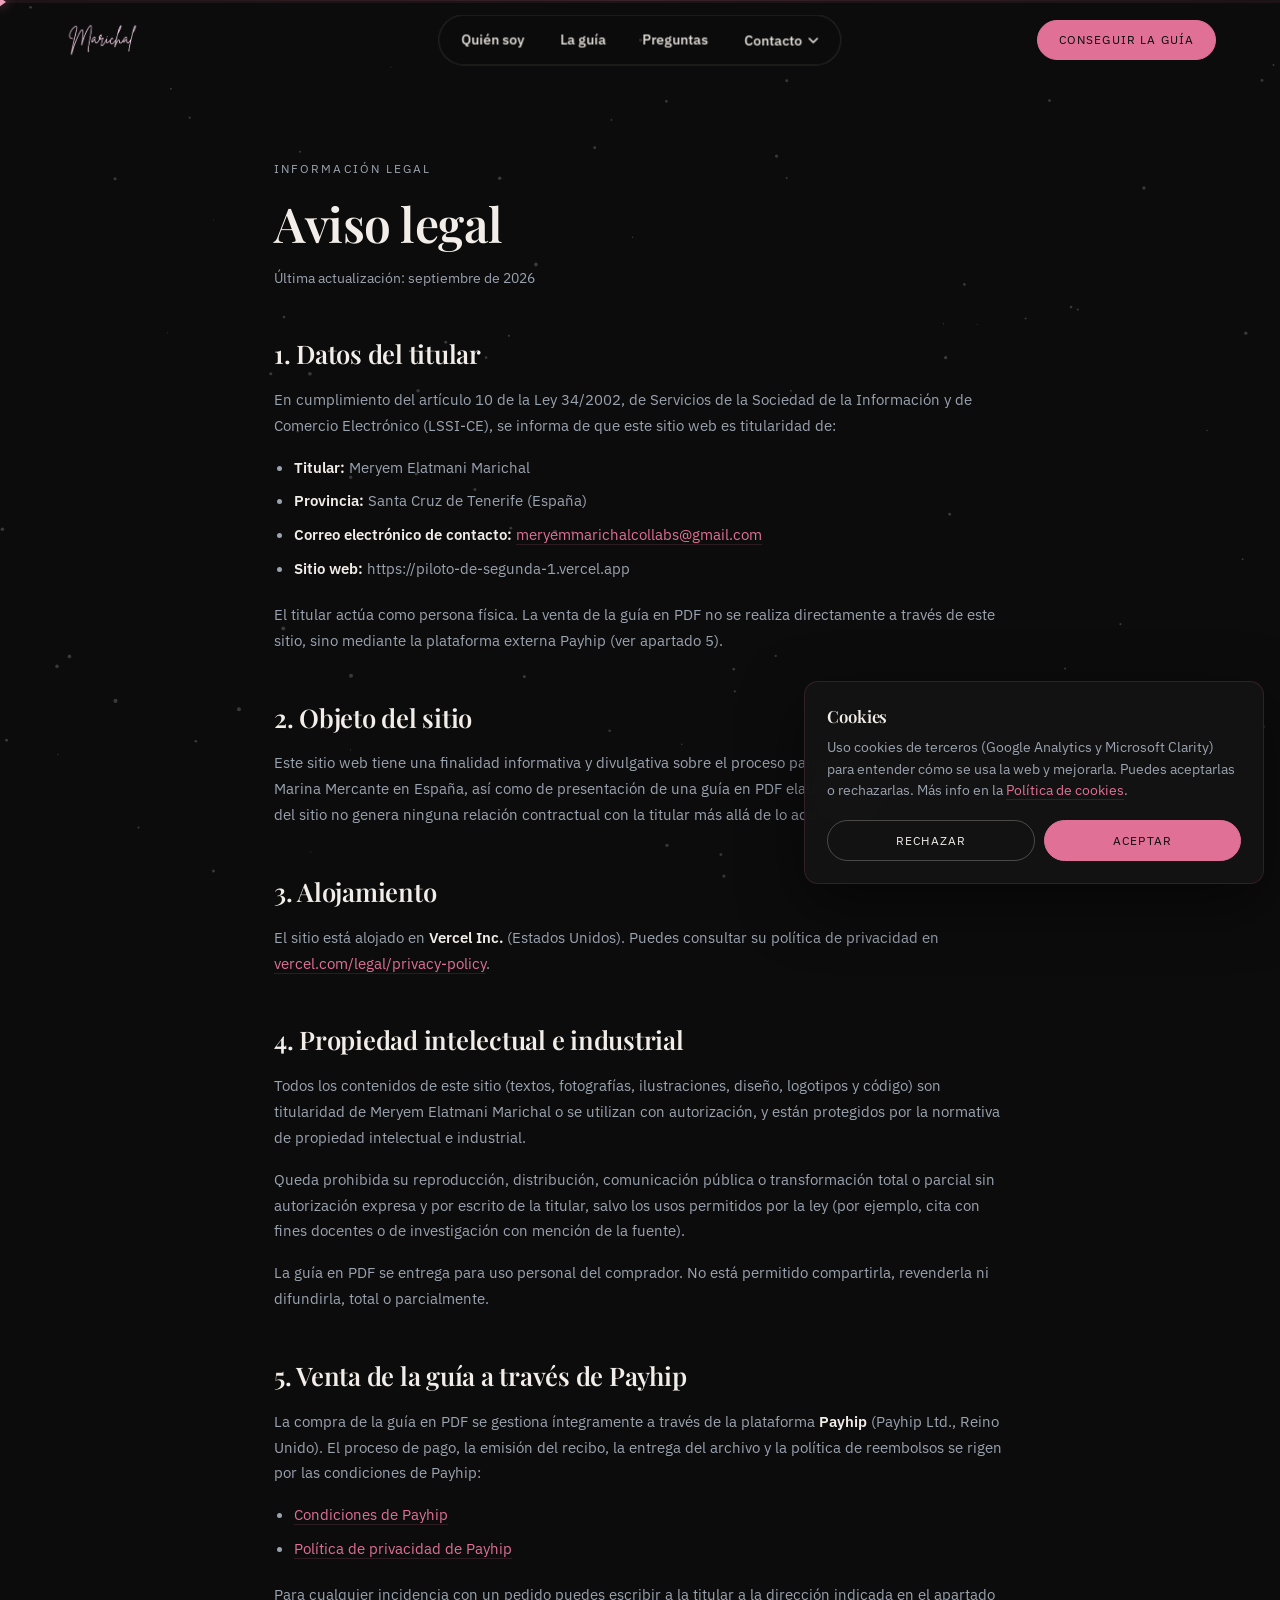
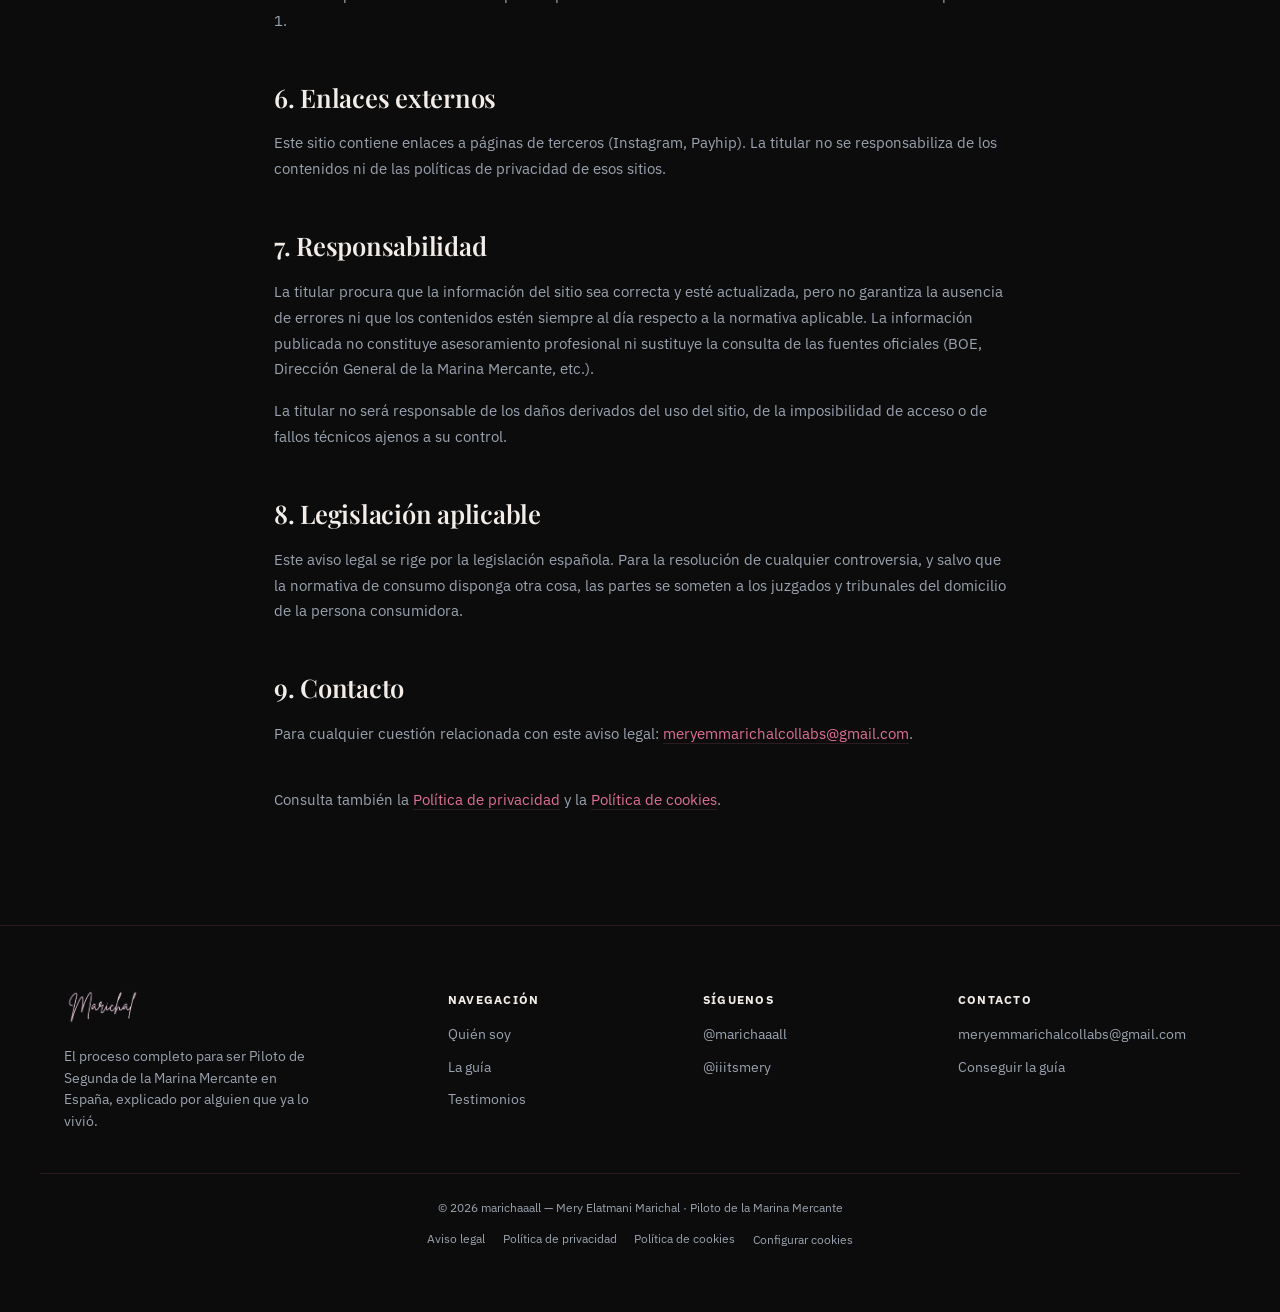
==== commit 9a1c41f4: "Analytics: añade Vercel Web Analytics (script sin cookies) a todas las páginas Co-Authored-By: Claud" ====
--- a/aviso-legal.html
+++ b/aviso-legal.html
@@ -200,5 +200,7 @@
 <script src="animations.js"></script>
 <script src="cookie-consent.js"></script>
 
+<!-- Vercel Web Analytics (sin cookies, no requiere consentimiento) -->
+<script defer src="/_vercel/insights/script.js"></script>
 </body>
 </html>
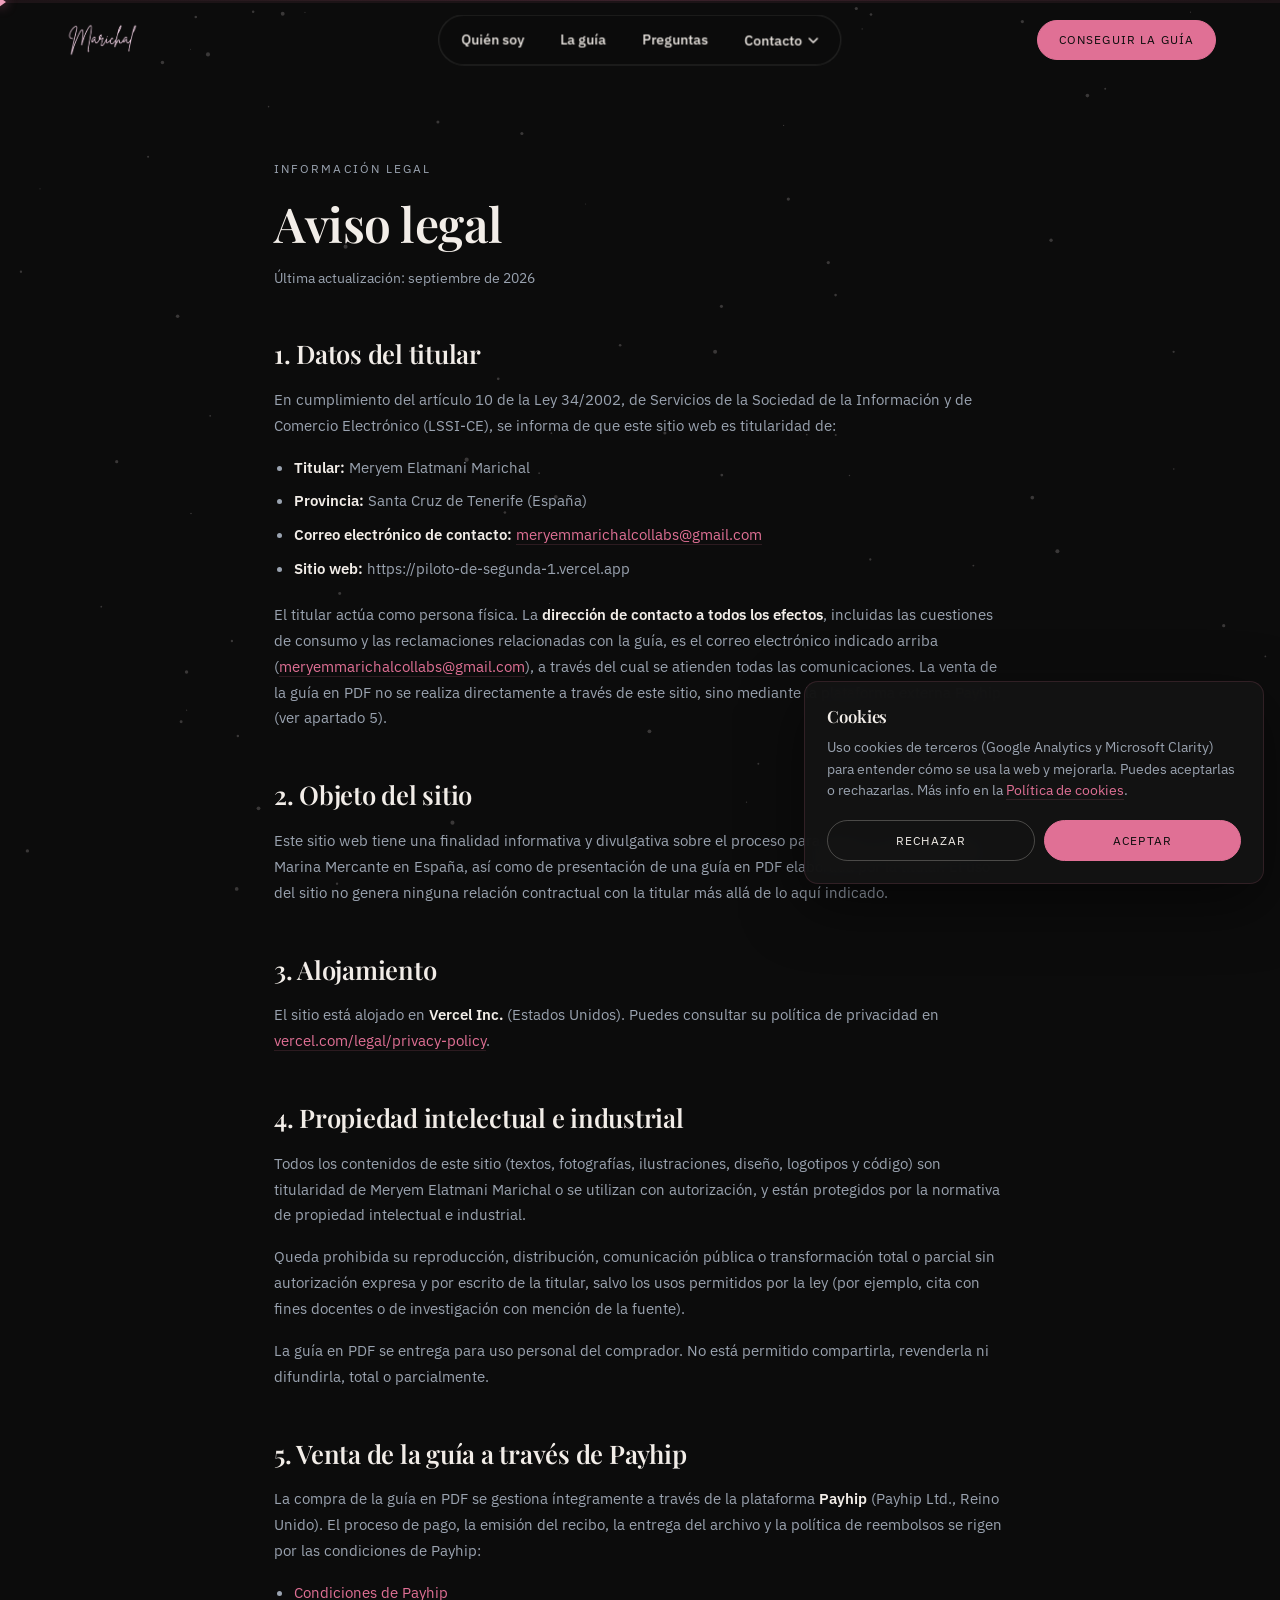
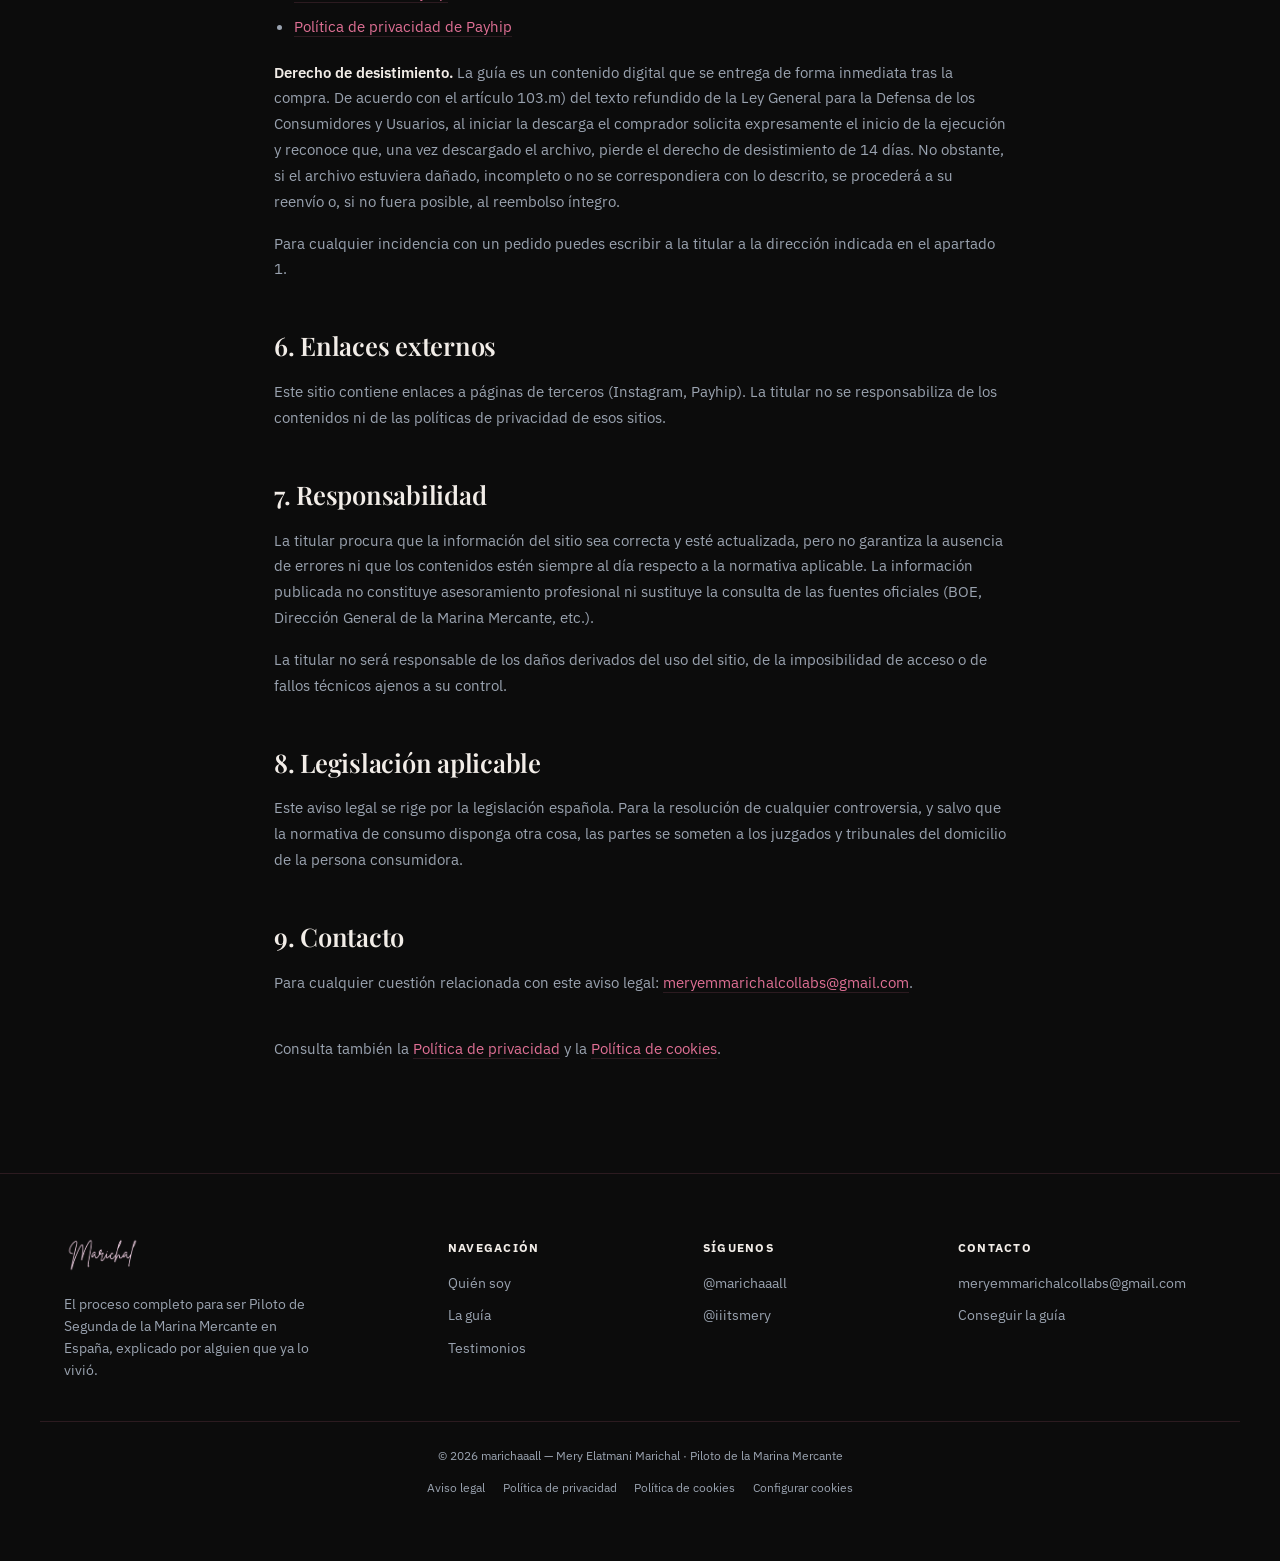
==== commit 6c9dbd80: "Legal: quita comentario borrador, suaviza verificación de identidad, añade dirección de contacto de " ====
--- a/aviso-legal.html
+++ b/aviso-legal.html
@@ -1,5 +1,4 @@
 <!DOCTYPE html>
-<!-- Texto legal de base. Revísalo y ajústalo a tu situación real antes de publicarlo. -->
 <html lang="es">
 <head>
 <meta charset="UTF-8">
@@ -84,8 +83,12 @@
       <a href="mailto:meryemmarichalcollabs@gmail.com">meryemmarichalcollabs@gmail.com</a></li>
     <li><strong>Sitio web:</strong> https://piloto-de-segunda-1.vercel.app</li>
   </ul>
-  <p>El titular actúa como persona física. La venta de la guía en PDF no se realiza
-  directamente a través de este sitio, sino mediante la plataforma externa Payhip
+  <p>El titular actúa como persona física. La <strong>dirección de contacto a todos los
+  efectos</strong>, incluidas las cuestiones de consumo y las reclamaciones relacionadas con
+  la guía, es el correo electrónico indicado arriba
+  (<a href="mailto:meryemmarichalcollabs@gmail.com">meryemmarichalcollabs@gmail.com</a>), a
+  través del cual se atienden todas las comunicaciones. La venta de la guía en PDF no se
+  realiza directamente a través de este sitio, sino mediante la plataforma externa Payhip
   (ver apartado 5).</p>
 
   <h2>2. Objeto del sitio</h2>
@@ -119,6 +122,13 @@
     <li><a href="https://payhip.com/terms" target="_blank" rel="noopener">Condiciones de Payhip</a></li>
     <li><a href="https://payhip.com/privacy" target="_blank" rel="noopener">Política de privacidad de Payhip</a></li>
   </ul>
+  <p><strong>Derecho de desistimiento.</strong> La guía es un contenido digital que se
+  entrega de forma inmediata tras la compra. De acuerdo con el artículo 103.m) del texto
+  refundido de la Ley General para la Defensa de los Consumidores y Usuarios, al iniciar la
+  descarga el comprador solicita expresamente el inicio de la ejecución y reconoce que, una
+  vez descargado el archivo, pierde el derecho de desistimiento de 14 días. No obstante, si
+  el archivo estuviera dañado, incompleto o no se correspondiera con lo descrito, se
+  procederá a su reenvío o, si no fuera posible, al reembolso íntegro.</p>
   <p>Para cualquier incidencia con un pedido puedes escribir a la titular a la dirección
   indicada en el apartado 1.</p>
 
